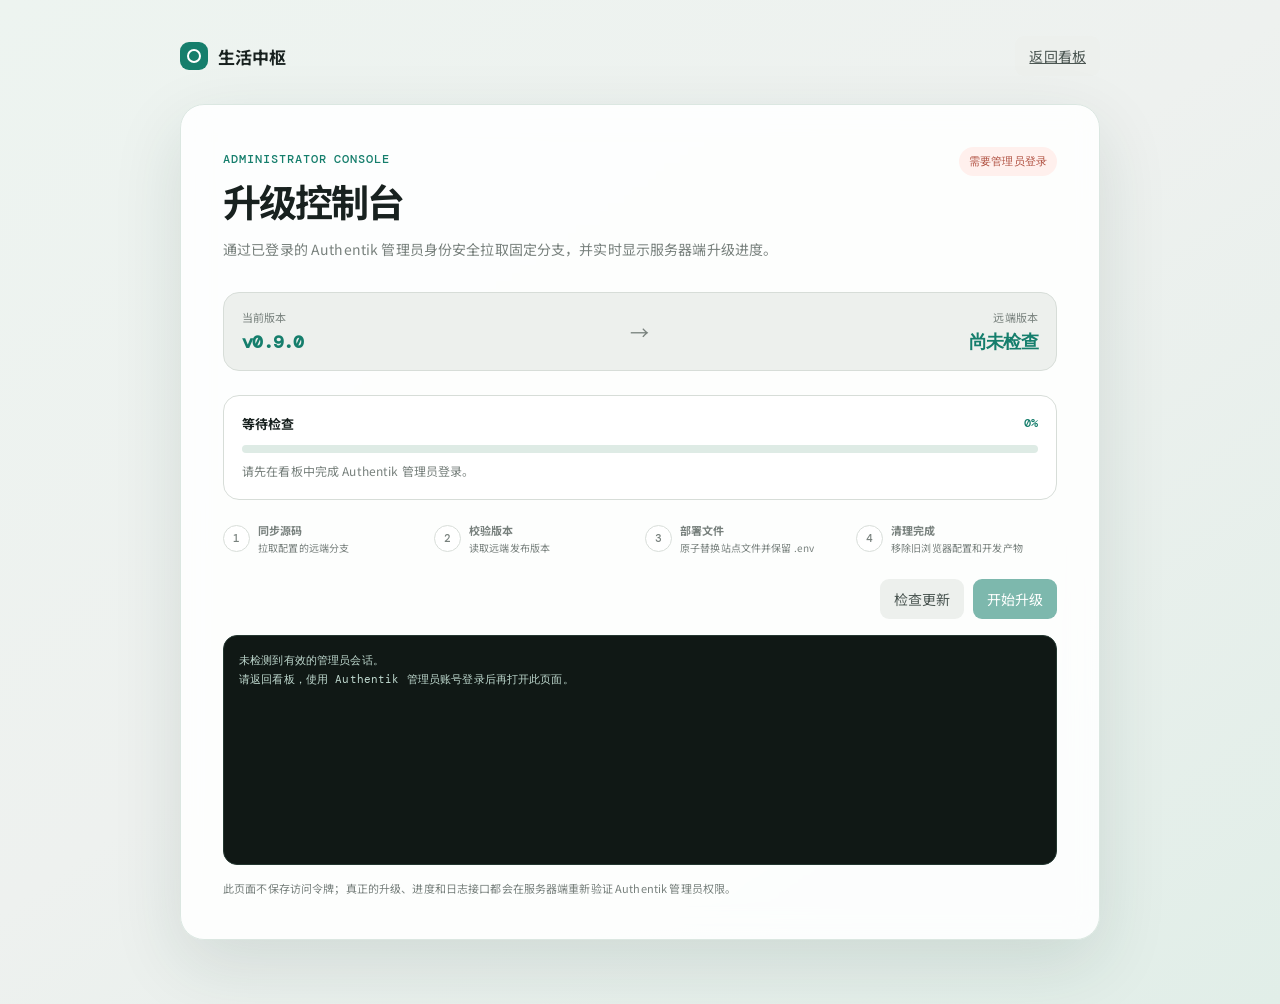
==== upgrade.html @ 083ea9ad "feat: add live upgrade console" ====
<!doctype html>
<html lang="zh-CN">
<head>
  <meta charset="UTF-8">
  <meta name="viewport" content="width=device-width, initial-scale=1.0">
  <meta name="theme-color" content="#101516">
  <title>升级控制台 · 生活中枢</title>
  <script>try{const mode=localStorage.getItem('life-hub-theme')||'auto';document.documentElement.dataset.theme=mode==='dark'||(mode==='auto'&&matchMedia('(prefers-color-scheme: dark)').matches)?'dark':'light'}catch(e){}</script>
  <link rel="preconnect" href="https://fonts.googleapis.com">
  <link rel="preconnect" href="https://fonts.gstatic.com" crossorigin>
  <link href="https://fonts.googleapis.com/css2?family=DM+Mono:wght@400;500&family=Noto+Sans+SC:wght@400;500;600;700&display=swap" rel="stylesheet">
  <link rel="stylesheet" href="styles.css">
</head>
<body class="upgrade-body">
  <main class="upgrade-shell">
    <header class="upgrade-head"><a class="upgrade-brand" href="index.html"><span class="logo"></span><span>生活中枢</span></a><a class="btn" href="index.html">返回看板</a></header>
    <section class="upgrade-card">
      <div class="upgrade-title"><div><span class="eyebrow">ADMINISTRATOR CONSOLE</span><h1>升级控制台</h1><p>通过已登录的 Authentik 管理员身份安全拉取固定分支，并实时显示服务器端升级进度。</p></div><span class="upgrade-state" id="upgrade-state">正在验证</span></div>
      <div class="upgrade-versions"><div><small>当前版本</small><b id="local-version">读取中</b></div><span>→</span><div><small>远端版本</small><b id="remote-version">尚未检查</b></div></div>
      <div class="upgrade-progress" aria-live="polite"><div class="upgrade-progress-meta"><b id="progress-stage">等待检查</b><span id="progress-percent">0%</span></div><div class="upgrade-progress-track"><i id="progress-bar"></i></div><p id="progress-message">将验证管理员身份，然后检查远端版本。</p></div>
      <ol class="upgrade-steps" id="upgrade-steps"><li data-stage="source"><i>1</i><span><b>同步源码</b><small>拉取配置的远端分支</small></span></li><li data-stage="verify"><i>2</i><span><b>校验版本</b><small>读取远端发布版本</small></span></li><li data-stage="deploy"><i>3</i><span><b>部署文件</b><small>原子替换站点文件并保留 .env</small></span></li><li data-stage="cleanup"><i>4</i><span><b>清理完成</b><small>移除旧浏览器配置和开发产物</small></span></li></ol>
      <div class="upgrade-actions"><button class="btn" id="check-upgrade" type="button">检查更新</button><button class="btn primary" id="start-upgrade" type="button" disabled>开始升级</button></div>
      <pre class="upgrade-log" id="upgrade-log" aria-live="polite">等待管理员身份验证…</pre>
      <p class="upgrade-note" id="upgrade-note">此页面不保存访问令牌；真正的升级、进度和日志接口都会在服务器端重新验证 Authentik 管理员权限。</p>
    </section>
  </main>
  <script src="version.js"></script>
  <script>
  (()=>{
    const $=selector=>document.querySelector(selector),sessionKey='life-hub-oidc',release=window.LIFE_HUB_RELEASE||{},state={running:false,remoteVersion:''};
    const setText=(id,value)=>$(id).textContent=value;
    const log=(message,kind='')=>{const box=$('#upgrade-log'),time=new Date().toLocaleTimeString('zh-CN',{hour12:false});box.textContent+=`\n[${time}] ${message}`;box.scrollTop=box.scrollHeight;if(kind)box.dataset.kind=kind};
    const storedSession=()=>{try{return JSON.parse(localStorage.getItem(sessionKey)||'null')}catch(error){return null}};
    const accessToken=()=>{const session=storedSession();return session?.access_token&&Number(session.expiresAt)>Date.now()+15000?session.access_token:''};
    const setState=(label,kind='')=>{setText('#upgrade-state',label);$('#upgrade-state').dataset.kind=kind};
    const setProgress=(stage,message,current=0,total=0)=>{const percent=total?Math.min(100,Math.round(current/total*100)):({source:12,verify:28,deploy:45,cleanup:92,done:100,error:100}[stage]||0);setText('#progress-stage',({source:'同步源码',verify:'校验版本',deploy:'部署文件',cleanup:'清理产物',done:'升级完成',error:'升级失败'}[stage]||'等待检查'));setText('#progress-percent',`${percent}%`);$('#progress-bar').style.width=`${percent}%`;setText('#progress-message',message||'');document.querySelectorAll('#upgrade-steps li').forEach(item=>{const order=['source','verify','deploy','cleanup'],index=order.indexOf(item.dataset.stage),currentIndex=order.indexOf(stage);item.classList.toggle('done',currentIndex>index||stage==='done');item.classList.toggle('active',currentIndex===index&&stage!=='done')})};
    const parseJson=async response=>{const data=await response.json().catch(()=>null);if(!response.ok||!data?.ok)throw new Error(data?.error||`HTTP ${response.status}`);return data};
    async function check(){if(state.running)return;const button=$('#check-upgrade');button.disabled=true;setState('检查中','working');setProgress('', '正在读取远端版本…');try{const data=await parseJson(await fetch('update.php',{method:'POST',headers:{'X-Life-Hub-Update-Command':'check','Content-Type':'application/json'},body:'{}',cache:'no-store'}));state.remoteVersion=data.remoteVersion||'';setText('#remote-version',state.remoteVersion?`v${state.remoteVersion}`:'未找到');const current=String(release.version||'');const different=state.remoteVersion&&state.remoteVersion!==current;$('#start-upgrade').disabled=!different||!accessToken();setState(different?'可升级':'已是最新','ready');setProgress(different?'source':'done',different?`发现 v${state.remoteVersion}，可以开始升级。`:'当前已部署最新版本。',different?0:1,different?0:1);log(different?`远端版本 v${state.remoteVersion} 已就绪。`:'远端版本与当前版本一致。')}catch(error){setState('检查失败','error');setProgress('error',error.message);log(`检查失败：${error.message}`,'error')}finally{button.disabled=false}}
    function receiveEvent(payload){if(!payload)return;const stage=payload.stage||'',message=payload.message||'',progress=payload.progress||{};setProgress(stage,message,Number(progress.current)||0,Number(progress.total)||0);if(message)log(message);if(payload.remoteVersion){state.remoteVersion=payload.remoteVersion;setText('#remote-version',`v${payload.remoteVersion}`)}if(payload.state==='success'){state.running=false;setState('升级完成','success');$('#start-upgrade').disabled=false;$('#start-upgrade').textContent='升级完成，刷新看板';$('#start-upgrade').onclick=()=>location.assign('index.html?updated='+Date.now());$('#upgrade-note').textContent='服务器已完成部署。刷新看板后即可加载新版本。'}if(payload.state==='error'){state.running=false;setState('升级失败','error');$('#start-upgrade').disabled=false;$('#start-upgrade').textContent='重试升级'}}
    async function start(){if(state.running)return;const token=accessToken();if(!token){setState('需要管理员登录','error');setProgress('error','请先从看板使用 Authentik 管理员账号登录，再返回此页面。');log('没有有效的 Authentik 管理员会话。','error');return}state.running=true;$('#start-upgrade').disabled=true;$('#start-upgrade').textContent='正在升级…';$('#upgrade-log').textContent='';setState('正在升级','working');setProgress('source','已向服务器提交升级任务…');try{const response=await fetch('update.php',{method:'POST',headers:{'X-Life-Hub-Update-Command':'update-stream','Authorization':'Bearer '+token,'Content-Type':'application/json','Accept':'text/event-stream'},body:'{}',cache:'no-store'});if(!response.ok){throw new Error((await response.json().catch(()=>({}))).error||`HTTP ${response.status}`)}if(!response.body)throw new Error('当前浏览器不支持流式升级响应');const reader=response.body.getReader(),decoder=new TextDecoder();let buffer='';while(true){const {value,done}=await reader.read();buffer+=decoder.decode(value||new Uint8Array(),{stream:!done});let split;while((split=buffer.indexOf('\n\n'))>=0){const packet=buffer.slice(0,split);buffer=buffer.slice(split+2);const row=packet.split('\n').find(line=>line.startsWith('data:'));if(row){try{receiveEvent(JSON.parse(row.slice(5).trim()))}catch(error){console.warn('无法解析升级事件',error)}}}if(done)break}if(state.running)throw new Error('升级连接已关闭，未收到完成状态')}catch(error){state.running=false;setState('升级失败','error');setProgress('error',error.message);log(`升级失败：${error.message}`,'error');$('#start-upgrade').disabled=false;$('#start-upgrade').textContent='重试升级'}}
    $('#check-upgrade').onclick=check;$('#start-upgrade').onclick=start;setText('#local-version',release.version?`v${release.version}`:'版本信息缺失');if(!accessToken()){setState('需要管理员登录','error');setText('#progress-message','请先在看板中完成 Authentik 管理员登录。');$('#upgrade-log').textContent='未检测到有效的管理员会话。\n请返回看板，使用 Authentik 管理员账号登录后再打开此页面。'}else{setState('已验证会话','ready');$('#upgrade-log').textContent='已检测到 Authentik 会话，正在检查远端版本…';check()}
  })();
  </script>
</body>
</html>
---- styles.css ----
.workspace-open-detail{margin-left:auto;padding:7px 12px}.workspace-detail-modal-box{width:min(1120px,calc(100vw - 24px));height:min(780px,calc(100dvh - 24px));display:flex;flex-direction:column;padding:clamp(16px,3vw,24px)}.workspace-detail-kicker{font:500 11px 'DM Mono',monospace;color:var(--muted);letter-spacing:.08em}.workspace-detail-layout{display:grid;grid-template-columns:minmax(220px,300px) minmax(0,1fr);gap:16px;min-height:0;flex:1}.workspace-session-list{overflow:auto;border-right:1px solid var(--line);padding-right:12px;min-width:0}.workspace-session-list>button{width:100%;display:flex;flex-direction:column;gap:5px;text-align:left;border:0;border-radius:12px;background:transparent;color:inherit;padding:12px;cursor:pointer}.workspace-session-list>button:hover,.workspace-session-list>button.active{background:var(--bg)}.workspace-session-list small{color:var(--muted)}.workspace-record-panel{display:flex;flex-direction:column;min-width:0;min-height:0}.workspace-record-head{font-weight:600;padding:4px 0 12px}.workspace-record-list{flex:1;overflow:auto;display:flex;flex-direction:column;gap:10px;padding-right:4px}.workspace-record{border:1px solid var(--line);border-radius:14px;padding:11px 13px;background:var(--bg)}.workspace-record.record-user{margin-left:12%;background:var(--accent-soft)}.workspace-record.record-assistant{margin-right:8%}.workspace-record header{display:flex;justify-content:space-between;gap:12px;font-size:12px}.workspace-record header time,.workspace-record small{color:var(--muted)}.workspace-record pre{white-space:pre-wrap;overflow-wrap:anywhere;font:inherit;line-height:1.65;margin:8px 0 0}.workspace-message-form{display:flex;gap:10px;align-items:flex-end;padding-top:12px}.workspace-message-form textarea{flex:1;min-width:0;min-height:72px;resize:vertical;border:1px solid var(--line);border-radius:12px;background:var(--card);color:inherit;padding:11px}.workspace-message-form button{flex:0 0 auto}.workspace-detail-locked{max-width:680px;padding:16px;line-height:1.7}.workspace-detail-locked code{word-break:break-all}.workspace-detail-layout.is-locked{display:block;overflow:auto}.workspace-detail-layout.is-locked .workspace-session-list{border:0;padding:0}.workspace-detail-layout.is-locked .workspace-record-panel{display:none}@media(max-width:900px){.workspace-detail-layout:not(.is-locked){grid-template-columns:1fr;grid-template-rows:minmax(120px,28vh) minmax(0,1fr)}.workspace-session-list{border-right:0;border-bottom:1px solid var(--line);padding-right:0;padding-bottom:10px}.workspace-detail-modal-box{height:calc(100dvh - 24px)}}
:root {
  --bg:#edf0ed;
  --ink:#18211f;
  --muted:#78817d;
  --line:#d7ddd8;
  --card:#fff;
  --accent:#157e6c;
  --accent-soft:#d8eee8;
  --orange:#f29145;
  --orange-soft:#fff0df;
  --shadow:0 10px 30px rgba(34,48,43,.06)
}

* {
  box-sizing:border-box
}

body {
  margin:0;
  background:var(--bg);
  color:var(--ink);
  font:14px 'Noto Sans SC',system-ui,sans-serif;
  letter-spacing:.01em
}

button {
  font:inherit;
  cursor:pointer;
  border:0
}

.app {
  min-height:100vh;
  display:grid;
  grid-template-columns:244px 1fr
}

.sidebar {
  padding:28px 18px 50px;
  border-right:1px solid var(--line);
  display:flex;
  flex-direction:column;
  position:sticky;
  top:0;
  height:100vh
}

.brand {
  display:flex;
  gap:10px;
  align-items:center;
  padding:0 10px 32px;
  font-weight:700;
  font-size:17px
}

.logo {
  width:28px;
  height:28px;
  border-radius:9px;
  background:var(--accent);
  position:relative
}

.logo:after {
  content:'';
  position:absolute;
  width:10px;
  height:10px;
  border:2px solid #fff;
  border-radius:50%;
  top:7px;
  left:7px
}

.nav {
  display:flex;
  flex:1;
  flex-direction:column;
  gap:5px
}

.nav .nav-settings-button {
  margin-top:0
}

.nav button {
  background:transparent;
  color:#68726e;
  text-align:left;
  padding:11px 12px;
  border-radius:10px;
  display:flex;
  gap:12px;
  align-items:center;
  position:relative;
  overflow:hidden;
  transition:color .22s ease,background-color .22s ease,transform .22s cubic-bezier(.22,1,.36,1),box-shadow .22s ease
}

.nav button:before {
  content:'';
  position:absolute;
  left:0;
  top:50%;
  width:3px;
  height:18px;
  border-radius:0 4px 4px 0;
  background:var(--accent);
  opacity:0;
  transform:translate(-4px,-50%) scaleY(.45);
  transition:opacity .22s ease,transform .22s cubic-bezier(.22,1,.36,1)
}

.nav button:hover {
  color:var(--ink);
  background:rgba(255,255,255,.58);
  transform:translateX(2px)
}

.nav button.active {
  color:var(--ink);
  background:#fff;
  font-weight:600;
  box-shadow:0 6px 18px rgba(34,48,43,.08)
}

.nav button.active:before {
  opacity:1;
  transform:translate(0,-50%) scaleY(1)
}

.nav-label {
  display:inline-block;
  transform-origin:left center
}

.nav button.active .nav-label {
  animation:nav-label-in .34s cubic-bezier(.22,1,.36,1)
}

@keyframes nav-label-in {
  0% { opacity:.35; transform:translateX(-5px) scale(.97) }
  100% { opacity:1; transform:translateX(0) scale(1) }
}

.nav-item-hidden {
  display:none!important
}

.icon {
  width:18px;
  text-align:center;
  font-size:16px
}

.side-bottom {
  margin-top:auto;
  background:#dbe9e3;
  border-radius:15px;
  padding:15px
}

.side-bottom span {
  font-size:12px;
  color:#4b625a
}

.side-bottom strong {
  display:block;
  margin:5px 0 12px;
  font-size:14px
}

.side-bottom button {
  width:100%;
  padding:8px;
  border-radius:8px;
  background:var(--ink);
  color:#fff;
  font-size:12px
}

main {
  max-width:2036px;
  width:100%;
  margin:auto;
  display:grid;
  grid-template-columns:250px minmax(0,1396px) minmax(250px,1fr);
  column-gap:28px;
  align-items:start;
  padding:108px 42px 50px
}

.top {
  display:flex;
  justify-content:space-between;
  align-items:center;
  margin:0;
  padding:20px 42px 15px;
  position:fixed;
  top:0;
  left:244px;
  right:0;
  z-index:20;
  background:rgba(237,240,237,.94);
  backdrop-filter:blur(12px);
  border-bottom:1px solid rgba(215,221,216,.72)
}

.eyebrow {
  color:var(--accent);
  font:500 12px 'DM Mono',monospace;
  letter-spacing:.08em;
  text-transform:uppercase
}

.top h1 {
  margin:5px 0 0;
  font-size:28px;
  letter-spacing:-.04em
}

.date {
  color:var(--muted);
  text-align:right;
  line-height:1.7
}

.date b {
  color:var(--ink);
  font-weight:600
}

.grid {
  display:grid;
  grid-template-columns:minmax(0,1.16fr) minmax(0,.84fr) minmax(0,.84fr);
  gap:16px;
  align-items:start;
  grid-auto-flow:row dense
}

.view-intro {
  grid-column:1;
  grid-row:1;
  position:sticky;
  top:126px;
  align-self:start;
  margin:0;
  padding:4px 8px 0 0;
  text-align:left
}

.view-intro h2 {
  margin:5px 0 6px;
  font-size:28px;
  letter-spacing:-.04em
}

.view-intro p {
  margin:0;
  color:var(--muted);
  font-size:13px;
  line-height:1.7
}

.card {
  background:var(--card);
  border:1px solid #eef1ef;
  border-radius:18px;
  padding:20px;
  box-shadow:var(--shadow)
}

.card h2 {
  margin:0;
  font-size:15px;
  letter-spacing:-.02em
}

.card-head {
  display:flex;
  justify-content:space-between;
  align-items:center;
  margin-bottom:18px
}

.more {
  color:var(--muted);
  background:transparent;
  font-size:18px;
  line-height:1
}

.status {
  display:inline-flex;
  align-items:center;
  gap:6px;
  color:var(--accent);
  font-size:12px
}

.dot {
  width:7px;
  height:7px;
  border-radius:50%;
  background:var(--accent);
  box-shadow:0 0 0 3px var(--accent-soft)
}

.hero {
  grid-column:span 2;
  background:linear-gradient(125deg,#167b69,#255a52);
  color:white;
  min-height:253px;
  position:relative;
  overflow:hidden
}

.hero:before,.hero:after {
  content:'';
  position:absolute;
  border-radius:50%;
  border:1px solid rgba(255,255,255,.15)
}

.hero:before {
  width:340px;
  height:340px;
  right:-122px;
  bottom:-190px
}

.hero:after {
  width:460px;
  height:460px;
  right:-185px;
  bottom:-270px
}

.hero .card-head {
  position:relative;
  z-index:1
}

.hero .status {
  color:#b9ece0
}

.hero .dot {
  background:#9ee6d2;
  box-shadow:0 0 0 3px rgba(158,230,210,.18)
}

.home-title {
  font-size:28px;
  margin-top:40px;
  font-weight:600;
  letter-spacing:-.04em;
  position:relative;
  z-index:1
}

.temp {
  font:600 50px/1 'DM Mono',monospace;
  letter-spacing:-.09em;
  position:relative;
  z-index:1;
  margin:12px 0 4px
}

.temp span {
  font-size:20px;
  vertical-align:top;
  letter-spacing:0
}

.temp #temperature {
  font:600 50px/1 'DM Mono',monospace;
  vertical-align:baseline;
  letter-spacing:-.09em
}

.subline {
  position:relative;
  z-index:1;
  color:#c6e1db;
  font-size:13px
}

.rooms {
  position:absolute;
  right:22px;
  bottom:21px;
  z-index:1;
  display:flex;
  gap:7px
}

.rooms span {
  background:rgba(255,255,255,.13);
  padding:7px 10px;
  border:1px solid rgba(255,255,255,.15);
  border-radius:8px;
  font:11px 'DM Mono',monospace
}

.rooms .environment-slot {
  min-width:112px;
  max-width:150px;
  display:grid;
  gap:2px;
  padding:7px 10px;
  border:1px solid rgba(255,255,255,.15);
  border-radius:9px;
  background:rgba(255,255,255,.13);
  color:#fff;
  text-align:left;
  transition:background .18s,border-color .18s,transform .18s
}

.rooms .environment-slot:hover {
  background:rgba(255,255,255,.2);
  border-color:rgba(255,255,255,.3);
  transform:translateY(-1px)
}

.rooms .environment-slot span {
  overflow:hidden;
  padding:0;
  border:0;
  background:transparent;
  color:#bfe2da;
  font:10px/1.35 'Noto Sans SC',sans-serif;
  text-overflow:ellipsis;
  white-space:nowrap
}

.rooms .environment-slot strong {
  overflow:hidden;
  font:500 12px/1.35 'DM Mono',monospace;
  text-overflow:ellipsis;
  white-space:nowrap
}

.environment-picker-box {
  width:min(620px,calc(100vw - 36px))
}

.environment-picker-box .card-head>div {
  display:grid;
  gap:3px
}

.environment-slot-kicker {
  color:var(--accent);
  font:500 11px 'DM Mono',monospace;
  letter-spacing:.08em
}

.environment-picker-list {
  min-height:150px;
  display:grid;
  gap:12px;
  overflow:auto;
  padding:3px 2px 2px
}

.environment-sensor-group {
  overflow:hidden;
  border:1px solid #e2e9e5;
  border-radius:14px;
  background:#fbfcfb
}

.environment-sensor-group h3 {
  display:flex;
  align-items:center;
  gap:8px;
  margin:0;
  padding:11px 13px;
  border-bottom:1px solid #e7ece9;
  color:#52605b;
  font-size:12px
}

.environment-sensor-options {
  display:grid;
  grid-template-columns:repeat(2,minmax(0,1fr));
  gap:8px;
  padding:10px
}

.environment-sensor-option {
  position:relative;
  display:grid;
  grid-template-columns:18px minmax(0,1fr) auto;
  align-items:center;
  gap:9px;
  min-height:53px;
  padding:9px 10px;
  border:1px solid #e2e8e4;
  border-radius:11px;
  background:#fff;
  cursor:pointer
}

.environment-sensor-option:has(input:checked) {
  border-color:#8bc7b8;
  background:#eef8f5;
  box-shadow:0 0 0 2px rgba(21,126,108,.08)
}

.environment-sensor-option input {
  width:16px;
  height:16px;
  margin:0;
  accent-color:var(--accent)
}

.environment-sensor-copy {
  min-width:0;
  display:grid;
  gap:2px
}

.environment-sensor-copy b,.environment-sensor-copy small {
  overflow:hidden;
  text-overflow:ellipsis;
  white-space:nowrap
}

.environment-sensor-copy b {
  font-size:12px
}

.environment-sensor-copy small {
  color:var(--muted);
  font:10px 'DM Mono',monospace
}

.environment-sensor-value {
  color:var(--accent);
  font:500 12px 'DM Mono',monospace
}

.environment-sensor-empty {
  grid-column:1/-1;
  padding:12px;
  color:var(--muted);
  text-align:center;
  font-size:12px
}

.delivery {
  grid-column:3;
  min-height:253px
}

.delivery-restaurant {
  font-size:18px;
  font-weight:600;
  margin:5px 0 4px
}

.muted {
  color:var(--muted);
  font-size:12px
}

.progress {
  height:7px;
  background:#f1f2ef;
  border-radius:9px;
  margin:27px 0 12px;
  overflow:hidden
}

.stages {
  display:flex;
  justify-content:space-between;
  font-size:11px;
  color:var(--muted)
}

.stages b {
  color:var(--ink);
  font-weight:600
}

.eta {
  margin-top:20px;
  border-radius:10px;
  background:var(--orange-soft);
  padding:10px 12px;
  color:#a95c22;
  font-size:12px
}

.eta strong {
  float:right;
  font:500 16px 'DM Mono',monospace
}

.agenda {
  grid-column:span 2
}

.agenda-list {
  display:grid;
  gap:0
}

.agenda-row {
  display:grid;
  grid-template-columns:63px 1fr auto;
  align-items:center;
  padding:13px 0;
  border-top:1px solid #eef0ed
}

.agenda-row:first-child {
  border-top:0
}

.agenda-time {
  font:12px 'DM Mono',monospace;
  color:var(--accent)
}

.agenda-title {
  font-weight:500
}

.agenda-meta {
  color:var(--muted);
  font-size:12px
}

.tag {
  font-size:11px;
  padding:4px 8px;
  border-radius:6px;
  background:#f3f5f3;
  color:#65706b
}

.tag.work {
  background:#e9eefb;
  color:#5972b5
}

.tag.life {
  background:#fcebdc;
  color:#b76b31
}

.quick {
  grid-column:3;
  align-self:start
}

.quick .card-head {
  align-items:center
}

.quick .card-head>div {
  display:flex;
  gap:6px
}

.quick .more {
  width:32px;
  height:32px;
  min-width:32px;
  padding:0;
  border:1px solid #edf0ed;
  border-radius:10px;
  background:#fff;
  display:grid;
  place-items:center;
  font-size:18px;
  line-height:1
}

.quick-grid {
  display:grid;
  grid-template-columns:repeat(2,minmax(0,1fr));
  gap:9px
}

.quick-grid button {
  height:88px;
  min-width:0;
  text-align:left;
  border:1px solid #edf0ed;
  border-radius:12px;
  background:#fff;
  padding:11px 12px;
  color:var(--ink);
  transition:.2s;
  overflow:hidden
}

.quick-grid button:hover,.quick-grid button.on {
  border-color:#b9ddd3;
  background:#f1faf7
}

.quick .qicon {
  font-size:19px;
  display:block;
  margin-bottom:6px
}

.quick .qname {
  display:block;
  overflow:hidden;
  text-overflow:ellipsis;
  white-space:nowrap;
  font-weight:500
}

.quick small {
  display:block;
  color:var(--muted);
  font-size:11px;
  margin-top:2px
}

.quick-grid button.on small {
  color:var(--accent)
}

.card.is-hidden {
  display:none
}

.habit {
  grid-column:span 2
}

.habit-grid {
  display:grid;
  grid-template-columns:repeat(7,1fr);
  gap:9px
}

.day {
  border-radius:10px;
  background:#f5f7f5;
  text-align:center;
  padding:10px 3px;
  font-size:11px;
  color:var(--muted)
}

.day b {
  display:block;
  color:var(--ink);
  font:500 16px 'DM Mono',monospace;
  margin:5px 0
}

.check {
  margin:auto;
  width:19px;
  height:19px;
  border-radius:50%;
  border:1px solid #d5dbd6
}

.done .check {
  border-color:var(--accent);
  background:var(--accent);
  position:relative
}

.done .check:after {
  content:'✓';
  color:#fff;
  font-size:12px;
  position:absolute;
  left:4px;
  top:0
}

.energy {
  grid-column:3
}

.energy .bars {
  display:flex;
  align-items:end;
  height:118px;
  gap:8px;
  padding-top:10px
}

.bar {
  flex:1;
  border-radius:5px 5px 2px 2px;
  background:#d7e9e3;
  position:relative
}

.bar i {
  position:absolute;
  bottom:0;
  width:100%;
  border-radius:5px 5px 2px 2px;
  background:var(--accent)
}

.bar em {
  position:absolute;
  top:-18px;
  font:10px 'DM Mono',monospace;
  color:#7c8580;
  left:50%;
  transform:translateX(-50%)
}

.energy-foot {
  display:flex;
  justify-content:space-between;
  color:var(--muted);
  font-size:11px;
  margin-top:9px
}

.devices {
  grid-column:span 3
}

.device-tools {
  display:flex;
  gap:9px;
  align-items:center
}

.device-search {
  border:1px solid var(--line);
  border-radius:8px;
  padding:7px 9px;
  width:180px;
  font-size:12px;
  outline:0
}

.device-list {
  display:block;
  gap:9px;
  max-height:540px;
  overflow:auto;
  padding-right:3px
}

.device-item {
  min-height:76px;
  text-align:left;
  padding:11px;
  border:1px solid #e8eeea;
  border-radius:11px;
  background:#fff;
  transition:.18s
}

.device-item:hover {
  border-color:#9fd3c6;
  background:#f4fbf8
}

.device-item strong,.device-item small {
  display:block;
  white-space:nowrap;
  overflow:hidden;
  text-overflow:ellipsis
}

.device-item strong {
  font-size:13px;
  margin-bottom:5px
}

.device-item small {
  font:11px 'DM Mono',monospace;
  color:var(--muted)
}

.device-item .state-on {
  color:var(--accent)
}

.select-list {
  max-height:340px;
  overflow:auto;
  border-top:1px solid var(--line);
  margin-top:13px
}

.select-row {
  display:flex;
  align-items:center;
  gap:10px;
  padding:10px 2px;
  border-bottom:1px solid #eef1ef;
  font-size:13px
}

.select-row input {
  accent-color:var(--accent);
  width:16px;
  height:16px
}

.detail-state {
  font:600 30px 'DM Mono',monospace;
  color:var(--accent);
  margin:16px 0
}

.detail-attrs {
  display:grid;
  gap:7px;
  max-height:220px;
  overflow:auto
}

.detail-attrs div {
  display:flex;
  justify-content:space-between;
  gap:16px;
  padding:8px;
  background:#f5f7f5;
  border-radius:7px;
  font-size:12px
}

.detail-attrs b {
  font-weight:500;
  overflow:hidden;
  text-overflow:ellipsis;
  white-space:nowrap
}

.app-loader {
  position:fixed;
  inset:0;
  z-index:90;
  background:rgba(237,240,237,.96);
  display:grid;
  place-items:center;
  transition:opacity .35s
}

.app-loader.hidden {
  opacity:0;
  pointer-events:none
}

.loader-box {
  text-align:center;
  color:var(--muted)
}

.spinner {
  width:34px;
  height:34px;
  border:3px solid #cce5dd;
  border-top-color:var(--accent);
  border-radius:50%;
  margin:0 auto 13px;
  animation:spin .7s linear infinite
}

@keyframes spin {
  to {
    transform:rotate(360deg)
  }

}

.modal {
  position:fixed;
  inset:0;
  z-index:30;
  background:rgba(16,27,24,.42);
  display:none;
  place-items:center;
  padding:18px
}

.modal.show {
  display:grid
}

.modal-box {
  width:min(440px,100%);
  background:#fff;
  border-radius:19px;
  padding:24px;
  box-shadow:0 25px 65px rgba(13,27,23,.25)
}

.modal-box h2 {
  font-size:20px;
  margin:0 0 7px
}

.modal-box p {
  color:var(--muted);
  font-size:13px;
  line-height:1.65;
  margin:0 0 19px
}

.picker-box {
  width:min(680px,calc(100vw - 36px));
  max-height:min(720px,calc(100vh - 36px));
  display:flex;
  flex-direction:column;
  padding:22px
}

.picker-box .card-head {
  margin-bottom:4px
}

.picker-count {
  color:var(--accent);
  font:500 12px 'DM Mono',monospace;
  background:var(--accent-soft);
  padding:4px 8px;
  border-radius:99px
}

.picker-list {
  display:grid;
  gap:9px;
  overflow:auto;
  padding:4px 2px 2px;
  margin-top:4px
}

.device-group {
  border:1px solid #e6ece8;
  border-radius:13px;
  overflow:hidden;
  background:#fbfcfb
}

.device-group summary {
  list-style:none;
  display:grid;
  grid-template-columns:25px minmax(0,1fr) 74px 12px;
  align-items:center;
  gap:10px;
  padding:13px 14px;
  cursor:pointer;
  font-weight:600
}

.device-group summary::-webkit-details-marker {
  display:none
}

.device-group summary:after {
  content:'⌄';
  grid-column:4;
  color:var(--muted);
  text-align:center;
  transition:.18s
}

.device-group[open] summary:after {
  transform:rotate(180deg)
}

.device-group-icon {
  width:25px;
  height:25px;
  display:grid;
  place-items:center;
  border-radius:8px;
  background:#e5f2ed;
  color:var(--accent);
  font-size:15px
}

.device-group small {
  grid-column:3;
  font-weight:400;
  color:var(--muted);
  margin:0;
  text-align:center;
  white-space:nowrap
}

.picker-options {
  display:grid;
  grid-template-columns:repeat(2,minmax(0,1fr));
  gap:7px;
  padding:0 10px 11px
}

.picker-option {
  display:flex;
  align-items:center;
  gap:9px;
  min-width:0;
  padding:10px;
  border:1px solid #edf0ed;
  border-radius:10px;
  background:#fff;
  cursor:pointer
}

.picker-option:hover {
  border-color:#b9ddd3;
  background:#f1faf7
}

.picker-option input {
  accent-color:var(--accent);
  width:16px;
  height:16px;
  flex:none
}

.picker-option span {
  overflow:hidden;
  text-overflow:ellipsis;
  white-space:nowrap;
  font-size:13px
}

.empty-picker {
  padding:28px 8px;
  text-align:center;
  color:var(--muted)
}

.field {
  display:grid;
  gap:7px;
  margin:14px 0
}

.field label {
  font-size:12px;
  font-weight:600
}

.field input {
  height:43px;
  border:1px solid var(--line);
  border-radius:9px;
  padding:0 11px;
  font:13px 'DM Mono',monospace;
  outline:none
}

.field input:focus {
  border-color:var(--accent);
  box-shadow:0 0 0 3px var(--accent-soft)
}

.modal-actions {
  display:flex;
  justify-content:flex-end;
  gap:8px;
  margin-top:20px
}

.btn {
  padding:10px 14px;
  border-radius:9px;
  background:#edf0ed;
  color:#4b5652
}

.btn.primary {
  background:var(--accent);
  color:#fff
}

.connection-note {
  font-size:11px;
  color:var(--muted);
  margin-top:13px
}

.connection-note b {
  color:var(--accent)
}

.toast {
  position:fixed;
  right:18px;
  bottom:18px;
  z-index:40;
  background:#1e2a27;
  color:#fff;
  padding:11px 14px;
  border-radius:10px;
  font-size:13px;
  box-shadow:var(--shadow);
  opacity:0;
  transform:translateY(12px);
  transition:.25s;
  pointer-events:none
}

.toast.show {
  opacity:1;
  transform:none
}

/* 登录页：左侧品牌介绍栏 + 右侧登录卡片，与主界面的绿色视觉保持一致。 */
.auth-gate {
  position:fixed;
  inset:0;
  z-index:100;
  background:var(--bg);
  display:grid;
  grid-template-columns:minmax(0,1.05fr) minmax(0,1fr);
  overflow:auto
}

.auth-gate.hidden {
  display:none
}

.auth-panel {
  position:relative;
  padding:44px 52px;
  background:linear-gradient(160deg,#0e2b25,#157e6c 135%);
  color:#eaf4f0;
  display:flex;
  flex-direction:column;
  gap:28px;
  overflow:hidden
}

.auth-panel:before,
.auth-panel:after {
  content:'';
  position:absolute;
  border:1px solid rgba(255,255,255,.14);
  border-radius:50%;
  pointer-events:none
}

.auth-panel:before {
  width:340px;
  height:340px;
  right:-120px;
  bottom:-140px
}

.auth-panel:after {
  width:180px;
  height:180px;
  right:120px;
  bottom:-90px;
  border-color:rgba(255,255,255,.1)
}

.auth-brand {
  display:flex;
  gap:10px;
  align-items:center;
  font-weight:700;
  font-size:17px;
  position:relative
}

.auth-panel .logo {
  background:rgba(255,255,255,.16)
}

.auth-copy {
  margin:auto 0;
  max-width:430px;
  position:relative
}

.auth-headline {
  font-size:30px;
  line-height:1.5;
  letter-spacing:.02em;
  margin:0 0 20px
}

.auth-points {
  list-style:none;
  margin:0;
  padding:0;
  display:grid;
  gap:12px;
  font-size:13.5px;
  color:#cfe3dc
}

.auth-points li {
  display:flex;
  gap:12px;
  align-items:center
}

.pt-icon {
  width:32px;
  height:32px;
  border-radius:10px;
  background:rgba(255,255,255,.12);
  display:grid;
  place-items:center;
  flex:none;
  font-size:14px
}

.auth-panel-foot {
  position:relative;
  font-size:12px;
  color:#a8c6bd;
  display:flex;
  gap:10px;
  align-items:center
}

.auth-mono {
  font-family:'DM Mono',monospace;
  font-size:11px;
  letter-spacing:.06em;
  padding:3px 9px;
  border:1px solid rgba(255,255,255,.22);
  border-radius:99px;
  color:#dff0ea
}

.auth-card {
  align-self:center;
  justify-self:center;
  width:min(392px,100%);
  margin:22px;
  padding:36px 32px;
  background:var(--card);
  border:1px solid #e5ebe6;
  border-radius:22px;
  box-shadow:0 20px 60px rgba(28,46,39,.12);
  text-align:center
}

.auth-card .logo {
  margin:0 auto 18px;
  width:46px;
  height:46px;
  border-radius:14px
}

.auth-card .logo:after {
  width:18px;
  height:18px;
  top:12px;
  left:12px
}

.auth-card h1 {
  font-size:23px;
  margin:0 0 8px
}

.auth-card p {
  color:var(--muted);
  font-size:13px;
  line-height:1.7;
  margin:0 0 24px
}

.auth-card .btn {
  width:100%;
  font-weight:600;
  padding:12px 14px;
  font-size:14px
}

.auth-form {
  display:grid;
  gap:12px;
  text-align:left;
  margin:0 0 4px
}

.auth-field {
  display:grid;
  gap:6px
}

.auth-field label {
  font-size:12px;
  font-weight:500;
  color:var(--muted)
}

.auth-field input {
  width:100%;
  padding:11px 13px;
  border:1px solid var(--line);
  border-radius:10px;
  background:#fbfcfb;
  font:inherit;
  color:var(--ink);
  outline:none;
  transition:border-color .15s,box-shadow .15s,background .15s
}

.auth-field input:focus {
  border-color:var(--accent);
  background:#fff;
  box-shadow:0 0 0 3px rgba(21,126,108,.13)
}

.auth-submit {
  letter-spacing:normal
}

#auth-submit:disabled {
  cursor:not-allowed;
  opacity:.58
}

.auth-divider {
  display:flex;
  align-items:center;
  gap:12px;
  margin:16px 0 14px;
  color:var(--muted);
  font-size:12px
}

.auth-divider:before,
.auth-divider:after {
  content:'';
  flex:1;
  height:1px;
  background:var(--line)
}

.auth-error {
  color:#ba4d39;
  font-size:12px;
  margin-top:14px;
  min-height:18px;
  line-height:1.6
}

#auth-login:disabled {
  cursor:not-allowed;
  opacity:.58
}

.logout {
  margin-top:9px;
  background:transparent!important;
  color:#6c7671!important;
  text-decoration:underline
}

.auth-card-foot {
  margin-top:24px;
  padding-top:16px;
  border-top:1px dashed var(--line);
  font-size:11.5px;
  color:var(--muted);
  line-height:1.6
}

@media (max-width:900px) {
  .auth-gate {
    grid-template-columns:1fr;
    place-items:center
  }

  .auth-panel {
    display:none
  }

  .auth-card {
    margin:0
  }
}

.mobile-nav {
  display:none
}


/* 统一组件节奏：所有卡片共享同一内边距、圆角和最小高度，跨列只改变宽度。 */
.grid {
  grid-column:2;
  grid-row:1;
  grid-template-columns:repeat(3,minmax(0,1fr));
  grid-auto-rows:auto;
  grid-auto-flow:row dense;
  align-items:start;
  align-content:start;
  justify-items:stretch;
  justify-content:start
}
.card {
  min-width:0;
  min-height:253px;
  padding:20px
}
.hero,.delivery { min-height:253px }
.agenda,.quick,.habit,.energy,.devices { align-self:stretch }
.settings-page { grid-column:2; grid-row:1; display:none; padding-bottom:30px; transform-origin:top left }
.settings-page.is-active { display:block }
.settings-card p { color:var(--muted); font-size:13px; margin:0; line-height:1.7 }
.settings-grid {
  display:grid;
  /* 细行高配合 JS 计算跨行数，形成会自动向上补位的瀑布流。 */
  grid-template-columns:repeat(3,minmax(0,1fr));
  grid-auto-rows:4px;
  grid-auto-flow:row dense;
  gap:16px;
  margin-top:0;
  align-items:start;
  align-content:start;
  justify-content:stretch
}
.settings-stack {
  min-width:0;
  display:contents
}
.settings-card { min-width:0; position:relative; align-self:start; background:var(--card); border:1px solid #eef1ef; border-radius:18px; padding:22px; box-shadow:var(--shadow) }
.settings-card > h3,.settings-card > p { padding-right:78px }
.settings-card > .widget-drag-handle { position:absolute; top:18px; right:54px; margin:0 }
.settings-card > .widget-menu { position:absolute; top:18px; right:18px; margin:0 }
.settings-card.size-small { grid-column:span 1 }
.settings-card.size-medium { grid-column:span 2 }
.settings-card.size-large { grid-column:span 3 }
.settings-card h3 { margin:0 0 6px; font-size:16px }
.profile-form { margin-top:15px }
.profile-form .field { margin:0 0 10px }
.profile-form .btn { width:100% }
.widget-settings { display:grid; grid-template-columns:repeat(2,minmax(0,1fr)); gap:9px; margin-top:18px }
.nav-settings { display:grid; grid-template-columns:repeat(2,minmax(0,1fr)); gap:9px; margin-top:18px }
.nav-settings .widget-toggle { min-height:54px }
.widget-toggle { display:flex; align-items:center; justify-content:space-between; gap:12px; min-height:58px; padding:11px 13px; border:1px solid #e8eeea; border-radius:12px; cursor:pointer; background:#fff }
.widget-toggle:hover { border-color:#b9ddd3; background:#f5fbf9 }
.widget-toggle span { min-width:0 }
.widget-toggle b,.widget-toggle small { display:block }
.widget-toggle b { font-size:13px; font-weight:600 }
.widget-toggle small { color:var(--muted); font-size:11px; margin-top:3px }
.widget-toggle input { position:absolute; opacity:0; pointer-events:none }
.widget-toggle i { flex:none; width:38px; height:22px; border-radius:99px; background:#d9dfdb; position:relative; transition:.2s }
.widget-toggle i:after { content:''; position:absolute; width:18px; height:18px; left:2px; top:2px; border-radius:50%; background:#fff; box-shadow:0 1px 3px #aeb8b2; transition:.2s }
.widget-toggle input:checked+i { background:var(--accent) }
.widget-toggle input:checked+i:after { transform:translateX(16px) }
.settings-actions { display:grid; gap:10px; margin-top:20px }
.settings-actions .btn { text-align:left }
.settings-version { display:grid; gap:13px; margin:0; padding:22px; border-color:#dceae4; background:linear-gradient(135deg,#f7fcfa,#edf7f3); color:var(--muted); font-size:12px; box-shadow:var(--shadow),inset 0 1px rgba(255,255,255,.8) }
.version-heading { display:flex; align-items:center; gap:10px }
.version-heading>span:last-child { display:grid; gap:3px }
.version-heading small { color:var(--muted); font-size:10px; letter-spacing:.06em; text-transform:uppercase }
.version-heading b { color:var(--ink); font-size:13px }
.version-mark { display:grid; place-items:center; width:34px; height:34px; border-radius:11px; background:var(--accent); color:#fff; font-size:19px; box-shadow:0 5px 12px rgba(21,126,108,.2) }
.settings-version>strong { color:var(--accent); font:600 17px 'DM Mono',monospace; letter-spacing:-.04em }
.version-actions { display:flex; gap:8px }
.version-actions .btn { flex:1; display:flex; align-items:center; justify-content:center; text-align:center; padding:9px 10px; font-size:12px; text-decoration:none }
.version-actions .update-action { background:#d97a3f; color:#fff }
.version-actions .update-action:hover { background:#c96930 }
.version-status { min-height:16px; color:var(--muted); font-size:11px }
.version-status:before { content:'●'; color:var(--accent); margin-right:5px }
.version-actions button:disabled { cursor:wait; opacity:.65 }
.btn.danger { color:#b64d3d; background:#fff0ed }
.grid.is-hidden { display:none }

.scene-list { display:grid; grid-template-columns:repeat(2,minmax(0,1fr)); gap:10px }
.scene-item { display:grid; grid-template-columns:36px minmax(0,1fr) auto; align-items:center; gap:11px; text-align:left; padding:13px; border:1px solid #e4ece8; border-radius:13px; background:#f9fbfa; color:var(--ink); transition:transform .18s ease,border-color .18s ease,box-shadow .18s ease }
.scene-item:hover { transform:translateY(-2px); border-color:#b8dacf; box-shadow:0 8px 18px rgba(21,126,108,.09) }
.scene-icon { display:grid; place-items:center; width:36px; height:36px; border-radius:11px; background:var(--accent-soft); color:var(--accent); font-size:17px }
.scene-copy { display:grid; gap:3px; min-width:0 }
.scene-copy strong,.scene-copy small { overflow:hidden; text-overflow:ellipsis; white-space:nowrap }
.scene-copy small { color:var(--muted); font:400 11px 'DM Mono',monospace }
.scene-action { padding:6px 9px; border-radius:8px; background:#fff; color:var(--accent); font-size:11px; font-weight:700; box-shadow:0 1px 4px rgba(30,50,44,.08) }

@media (max-width:700px) {
  .scene-list { grid-template-columns:1fr }
  .settings-version { align-items:flex-start; flex-direction:column }
  .settings-version strong { text-align:left }
}

@media (prefers-reduced-motion:reduce) {
  .scene-item { transition:none }
}

/* 三档统一尺寸：小=1列，中=2列，大=3列；所有卡片共享同一行高基准。 */
.grid > .card.size-small,
.grid > .card.size-medium,
.grid > .card.size-large {
  grid-column:auto;
  min-height:253px;
  align-self:start;
}
.grid > .card.size-small { grid-column:span 1 }
.grid > .card.size-medium { grid-column:span 2 }
.grid > .card.size-large { grid-column:span 3 }
.grid > .card.is-dragging,.settings-card.is-dragging { opacity:.62; border-color:#9fd3c6; box-shadow:0 14px 34px rgba(21,126,108,.13) }
.grid .card-head > h2 { margin-right:auto }
.widget-drag-handle { width:30px; height:30px; display:grid; grid-template-columns:repeat(2,4px); grid-template-rows:repeat(3,4px); place-content:center; gap:3px; flex:none; margin-left:8px; border:1px solid #e8eeea; border-radius:9px; background:#fff; color:#9aa39f; cursor:grab; user-select:none }
.widget-drag-handle:active { cursor:grabbing }
.widget-drag-handle:hover { color:var(--accent); border-color:#b9ddd3; background:#f1faf7 }
.widget-drag-handle i { display:block; width:4px; height:4px; border-radius:50%; background:currentColor; pointer-events:none }
.widget-menu { position:relative; flex:none; margin-left:8px; z-index:8 }
.widget-menu-trigger { width:30px; height:30px; display:grid; place-items:center; padding:0; border:1px solid #e8eeea; border-radius:9px; background:#fff; color:var(--muted); font-size:20px; line-height:1; transition:.18s }
.widget-menu-trigger:hover,.widget-menu.is-open .widget-menu-trigger { color:var(--accent); border-color:#b9ddd3; background:#f1faf7 }
.widget-menu-popover { position:fixed; top:0; left:0; z-index:80; width:164px; display:none; padding:6px; border:1px solid #e1e8e3; border-radius:12px; background:#fff; box-shadow:0 15px 38px rgba(25,40,35,.18); color:var(--ink); pointer-events:none }
.widget-menu-popover.is-open { display:grid; gap:3px; pointer-events:auto }
.widget-menu-popover button { position:relative; display:grid; grid-template-columns:25px minmax(0,1fr) auto; align-items:center; gap:8px; width:100%; min-height:38px; padding:9px 8px; border-radius:8px; background:transparent; color:var(--ink); text-align:left; font-size:12px }
.widget-menu-popover button > * { pointer-events:none }
.widget-menu-popover button:hover,.widget-menu-popover button.active { background:#eef8f4; color:var(--accent) }
.widget-menu-popover button.active:after { content:'✓'; position:absolute; right:12px }
.widget-menu-popover button small { color:var(--muted); font-size:10px; padding-right:14px }
.size-preview { display:block; height:14px; border:1.5px solid currentColor; border-radius:3px; opacity:.75 }
.size-preview.size-small { width:9px }
.size-preview.size-medium { width:17px }
.size-preview.size-large { width:25px }
.hero .widget-menu-trigger { color:#c6e1db; border-color:rgba(255,255,255,.2); background:rgba(255,255,255,.1) }
.hero .widget-menu-trigger:hover,.hero .widget-menu.is-open .widget-menu-trigger { color:#fff; border-color:rgba(255,255,255,.4); background:rgba(255,255,255,.18) }
.hero .widget-drag-handle { color:#c6e1db; border-color:rgba(255,255,255,.2); background:rgba(255,255,255,.1) }
.hero .widget-drag-handle:hover { color:#fff; border-color:rgba(255,255,255,.4); background:rgba(255,255,255,.18) }
.widget-drag-ghost { position:fixed; left:-1000px; top:-1000px; z-index:999; min-width:132px; height:42px; display:flex; align-items:center; gap:9px; padding:0 14px; border:1px solid #b9ddd3; border-radius:12px; background:rgba(255,255,255,.96); color:var(--ink); box-shadow:0 12px 30px rgba(25,40,35,.18); font-size:13px; font-weight:600 }
.widget-drag-ghost:before { content:'⠿'; color:var(--accent); font-size:19px; font-weight:400 }
@media(prefers-reduced-motion:reduce) {
  .grid > .card,.settings-page,.settings-card,.nav button,.nav button:before,.nav-label { animation:none!important; transition:none!important }
}
.widget-setting-row { display:grid; grid-template-columns:minmax(0,1fr) auto; gap:8px; align-items:center }
.widget-size { height:42px; border:1px solid #e8eeea; border-radius:10px; padding:0 9px; color:var(--ink); background:#fff; font-size:12px; cursor:pointer }
.widget-size:focus { outline:2px solid var(--accent-soft); border-color:var(--accent) }
.ha-device-group { margin-bottom:9px }
.ha-device-group:last-child { margin-bottom:0 }
.device-items { display:grid; grid-template-columns:repeat(auto-fill,minmax(180px,1fr)); gap:8px; padding:0 10px 10px }
.ha-device-group .device-item { min-height:68px }

/* 只有画布两侧都容得下说明栏时才启用三列；否则保持原来的 1480px 卡片画布。 */
@media(max-width:2279px) {
  main {
    display:block;
    max-width:1480px
  }

  .view-intro {
    position:static;
    margin:0 0 22px;
    padding:0
  }

  .grid,.settings-page {
    grid-column:auto;
    grid-row:auto
  }
}

@media(max-width:900px) {
  .widget-drag-handle { display:none }

  .app {
    display:block
  }

  .sidebar {
    display:none
  }

  main {
    display:block;
    padding:98px 18px 88px
  }

  .view-intro {
    position:static;
    margin:0 0 22px;
    padding:0
  }

  .grid,.settings-page {
    grid-column:auto;
    grid-row:auto
  }

  .top {
    left:0;
    padding:17px 18px 13px
  }

  .top h1 {
    font-size:24px
  }

  .date {
    font-size:12px
  }

  .grid {
    grid-template-columns:1fr 1fr;
    grid-auto-rows:auto;
    gap:12px
  }

  .hero,.agenda,.habit,.devices {
    grid-column:span 2
  }

  .delivery,.quick,.energy {
    grid-column:span 1
  }

  .mobile-nav {
    display:flex;
    position:fixed;
    z-index:10;
    bottom:0;
    left:0;
    right:0;
    height:67px;
    background:rgba(255,255,255,.94);
    backdrop-filter:blur(12px);
    border-top:1px solid var(--line);
    justify-content:space-around;
    padding:8px
  }

  .mobile-nav button {
    background:transparent;
    color:var(--muted);
    font-size:10px;
    display:grid;
    place-items:center;
    gap:2px
  }

  .mobile-nav button:first-child {
    color:var(--accent);
    font-weight:700
  }

  .mobile-nav span {
    font-size:18px
  }

  .settings-grid {
    grid-template-columns:repeat(2,minmax(0,1fr));
    gap:12px;
    align-items:start
  }

  .settings-stack { gap:12px }

  .settings-card.size-small,
  .settings-card.size-medium,
  .settings-card.size-large { grid-column:span 2 }

  .grid > .card.size-small,
  .grid > .card.size-medium,
  .grid > .card.size-large { grid-column:span 2 }

}

@media(max-width:580px) {
  main {
    padding:88px 13px 88px
  }

  .top {
    padding:15px 13px 11px
  }

  .date {
    display:none
  }

  .grid {
    grid-template-columns:1fr;
    gap:11px
  }

  .hero,.agenda,.habit,.devices,.delivery,.quick,.energy {
    grid-column:1
  }

  .hero {
    min-height:234px
  }

  .home-title {
    margin-top:34px
  }

  .rooms {
    right:15px
  }

  .card {
    padding:16px;
    border-radius:15px
  }
  .card { min-height:234px }

  .agenda-row {
    grid-template-columns:52px 1fr
  }

  .agenda-row .tag {
    display:none
  }

  .habit-grid {
    gap:5px
  }

  .day {
    padding:8px 1px
  }

  .quick-grid button {
    height:75px
  }

  .device-search {
    width:135px
  }

  .device-list {
    grid-template-columns:1fr
  }

  .picker-box {
    width:100%;
    max-height:88vh;
    border-radius:22px 22px 0 0;
    padding:20px 16px calc(20px + env(safe-area-inset-bottom))
  }

  .picker-options {
    grid-template-columns:1fr
  }

  .picker-box .modal-actions {
    position:sticky;
    bottom:0;
    background:#fff;
    padding-top:14px;
    margin-top:14px
  }
  .widget-settings { grid-template-columns:1fr }
  .nav-settings { grid-template-columns:1fr }
  .widget-setting-row { grid-template-columns:minmax(0,1fr) 76px }
  .settings-card { padding:18px; border-radius:15px }
  .settings-card > .widget-drag-handle { top:14px; right:50px }
  .settings-card > .widget-menu { top:14px; right:14px }
  .view-intro h2 { font-size:24px }

  .grid > .card.size-small,
  .grid > .card.size-medium,
  .grid > .card.size-large { grid-column:1 }
  .settings-card.size-small,
  .settings-card.size-medium,
  .settings-card.size-large { grid-column:1 }
  .device-items { grid-template-columns:1fr }
  .widget-menu { margin-left:5px }
  .widget-menu-popover { width:180px }

}

/* 环境传感器选择器可容纳较多实体，桌面和手机都只滚动选项区。 */
#environment-picker-modal {
  overflow-y:auto;
  align-items:start
}

#environment-picker-modal .environment-picker-box {
  max-height:min(720px,calc(100vh - 36px));
  margin:auto
}

#environment-picker-modal .environment-picker-list {
  flex:1;
  min-height:0;
  overflow-y:auto;
  overscroll-behavior:contain
}

.environment-sensor-group h3 small {
  margin-left:auto;
  color:var(--muted);
  font-weight:400
}

@media(max-width:580px) {
  .card.hero {
    min-height:270px
  }

  .rooms .environment-slot {
    min-width:102px;
    max-width:124px
  }

  #environment-picker-modal {
    align-items:end;
    padding:0
  }

  #environment-picker-modal .environment-picker-box {
    width:100%;
    max-height:88vh;
    margin:0;
    border-radius:22px 22px 0 0
  }

  .environment-sensor-options {
    grid-template-columns:1fr
  }
}

/* 快捷设备选择器：保留自然的卡片尺寸；设备很多时只滚动展开项。 */
#picker-modal {
  overflow-y:auto;
  align-items:start
}

.picker-box {
  height:auto;
  max-height:none;
  min-height:0;
  margin:auto
}

.picker-box>p {
  flex:none
}

.picker-list {
  display:grid;
  flex:none;
  min-height:0;
  overflow:visible
}

.device-group[open] .picker-options {
  max-height:232px;
  overflow-y:scroll;
  overscroll-behavior:contain;
  -webkit-overflow-scrolling:touch
}

.picker-box .modal-actions {
  flex:none
}

@media(max-width:580px) {
  .picker-box {
    height:auto;
    max-height:none;
    margin:0 auto
  }

  .device-group[open] .picker-options {
    max-height:248px
  }

}

/* ===== 天气与预报 ===== */
.weather-body { display:grid; gap:14px }
.weather-now { display:flex; align-items:center; gap:14px }
.weather-icon { font-size:38px; line-height:1 }
.weather-main { display:grid; gap:2px }
.weather-main b { font:600 26px 'DM Mono',monospace; letter-spacing:-.02em }
.weather-main small, .weather-side small { color:var(--muted); font-size:12px }
.weather-side { margin-left:auto; text-align:right; display:grid; gap:2px; align-items:center }
.weather-days { display:grid; grid-template-columns:repeat(3,1fr); gap:8px }
.weather-day { display:grid; justify-items:center; gap:3px; padding:10px 6px; background:var(--bg); border-radius:12px; font-size:11.5px; color:var(--muted) }
.weather-day span { font-size:20px; line-height:1 }
.weather-day b { color:var(--ink); font-size:12px; font-weight:500 }

/* ===== 纪念日与倒数 ===== */
.countdown-list { display:grid; gap:8px; align-content:start }
.countdown-item { display:flex; align-items:center; justify-content:space-between; gap:10px; padding:10px 12px; border-radius:12px; background:var(--bg) }
.countdown-copy { display:grid; gap:2px; min-width:0 }
.countdown-copy b { font-size:13px; overflow:hidden; text-overflow:ellipsis; white-space:nowrap }
.countdown-copy small { color:var(--muted); font-size:11.5px }
.countdown-pill { font:500 12px 'DM Mono',monospace; color:var(--accent); background:var(--accent-soft); padding:4px 10px; border-radius:99px; white-space:nowrap }
.countdown-item.today .countdown-pill { background:var(--orange-soft); color:var(--orange) }
.countdown-settings { display:grid; gap:6px; margin:12px 0 4px }
.countdown-setting-row { display:flex; align-items:center; gap:10px; padding:8px 10px; border-radius:10px; background:var(--bg); font-size:12.5px }
.countdown-setting-row > span { font-weight:500 }
.countdown-setting-row small { color:var(--muted); flex:1 }
.countdown-setting-row button { width:24px; height:24px; border-radius:8px; background:transparent; color:#b64d3d; font-size:15px; line-height:1 }
.countdown-empty { color:var(--muted); font-size:12.5px; padding:10px 0 }
.countdown-add { margin-top:10px }
.countdown-yearly { margin:2px 0 10px }

/* ===== AI 助手 ===== */
.nav-ai-button { color:var(--muted) }
.nav-ai-button .icon { color:var(--accent) }
.ai-panel { position:fixed; right:18px; bottom:18px; width:min(380px,calc(100vw - 36px)); height:min(560px,calc(100vh - 120px)); background:var(--card); border:1px solid var(--line); border-radius:18px; box-shadow:0 24px 70px rgba(20,32,28,.25); display:flex; flex-direction:column; z-index:90; opacity:0; transform:translateY(14px) scale(.98); pointer-events:none; transition:opacity .22s,transform .22s }
.ai-panel.open { opacity:1; transform:none; pointer-events:auto }
.ai-head { display:flex; align-items:center; justify-content:space-between; padding:12px 16px; border-bottom:1px solid var(--line) }
.ai-title { display:flex; align-items:center; gap:8px; font-size:14px }
.ai-title small { color:var(--muted); font-size:11px; font-family:'DM Mono',monospace; max-width:160px; overflow:hidden; text-overflow:ellipsis; white-space:nowrap }
.ai-dot { width:8px; height:8px; border-radius:50%; background:#c9d4cd; flex:none }
.ai-dot.ok { background:var(--accent) }
.ai-messages { flex:1; overflow-y:auto; padding:14px; display:flex; flex-direction:column; gap:10px }
.ai-empty { margin:auto; text-align:center; color:var(--muted); font-size:12.5px; line-height:1.7; padding:0 18px }
.ai-empty-icon { font-size:26px; margin-bottom:6px }
.ai-hints { display:flex; flex-wrap:wrap; gap:8px; justify-content:center; margin-top:12px }
.ai-hint { font-size:12px; padding:6px 12px; border-radius:99px; background:var(--bg); border:1px solid var(--line); color:var(--ink) }
.ai-msg { max-width:86%; padding:9px 12px; border-radius:14px; font-size:13px; line-height:1.65; white-space:pre-wrap; word-break:break-word }
.ai-msg.user { align-self:flex-end; background:var(--accent); color:#fff; border-bottom-right-radius:4px }
.ai-msg.bot { align-self:flex-start; background:var(--bg); border-bottom-left-radius:4px }
.ai-msg.thinking { color:var(--muted) }
.ai-input { display:flex; gap:8px; padding:12px; border-top:1px solid var(--line) }
.ai-input input { flex:1; min-width:0; padding:10px 12px; border-radius:10px; border:1px solid var(--line); background:var(--bg); font:inherit; color:var(--ink); outline:none }
.ai-input input:focus { border-color:var(--accent) }
.ai-input .btn { flex:none }
.ai-model-row { display:flex; gap:8px }
.ai-model-row select { flex:1; min-width:0 }
.ai-config-status { font-size:12px; color:var(--muted); min-height:16px; display:block; margin-top:8px }

/* ===== 外观主题切换 ===== */
.theme-options { display:grid; grid-template-columns:repeat(3,1fr); gap:8px; margin-top:14px }
.theme-options button { display:grid; justify-items:center; gap:4px; padding:12px 8px; border-radius:12px; border:1px solid var(--line); background:var(--card); font-size:12px; color:var(--muted) }
.theme-options button span { font-size:18px; line-height:1 }
.theme-options button.active { border-color:var(--accent); color:var(--accent); background:var(--accent-soft) }

/* 下拉框与输入框统一质感 */
.field select, .ai-model-row select { width:100%; padding:10px 12px; border-radius:9px; border:1px solid var(--line); background:var(--bg); font:inherit; color:var(--ink); outline:none }
.field select:focus, .ai-model-row select:focus { border-color:var(--accent) }

/* ===== 夜间模式 ===== */
[data-theme="dark"] {
  --bg:#0e1311;
  --ink:#e8efeb;
  --muted:#8d9a93;
  --line:#26312b;
  --card:#151d19;
  --accent:#22a68b;
  --accent-soft:#1b312a;
  --orange:#e6904c;
  --orange-soft:#38281a;
  --shadow:0 10px 30px rgba(0,0,0,.45);
  color-scheme:dark
}
[data-theme="dark"] body { background:#0e1311 }
[data-theme="dark"] .btn { background:#1c2622; color:#c9d6cf }
[data-theme="dark"] .btn.primary { background:var(--accent); color:#04120d }
[data-theme="dark"] .btn.danger { background:#33201b; color:#e08a76 }
[data-theme="dark"] .btn.logout { background:transparent!important; color:#8d9a93!important }
[data-theme="dark"] .card, [data-theme="dark"] .settings-card { border-color:#232e28 }
[data-theme="dark"] .settings-version { background:linear-gradient(135deg,#16201c,#101815) }
[data-theme="dark"] .field input, [data-theme="dark"] .field select, [data-theme="dark"] .ai-model-row select,
[data-theme="dark"] .device-search, [data-theme="dark"] .ai-input input, [data-theme="dark"] .auth-field input { background:#0f1714; border-color:#2a3630; color:var(--ink) }
[data-theme="dark"] .modal-box, [data-theme="dark"] .toast { background:#1a2420; color:var(--ink) }
[data-theme="dark"] .auth-gate { background:#0e1311 }
[data-theme="dark"] .auth-card { background:#151d19; border-color:#232e28 }
[data-theme="dark"] .auth-card-foot { border-color:#232e28 }
[data-theme="dark"] .auth-field input { background:#0f1714 }
[data-theme="dark"] .device-item, [data-theme="dark"] .environment-slot, [data-theme="dark"] .picker-option,
[data-theme="dark"] .quick-grid button, [data-theme="dark"] .ai-hint, [data-theme="dark"] .ai-msg.bot { background:#1a2420 }
[data-theme="dark"] .quick-grid button.on { background:var(--accent-soft); border-color:var(--accent) }
[data-theme="dark"] .weather-day, [data-theme="dark"] .countdown-item, [data-theme="dark"] .countdown-setting-row { background:#101815 }
[data-theme="dark"] .mobile-nav { background:rgba(21,29,25,.94) }
[data-theme="dark"] .app-loader { background:#0e1311; color:var(--muted) }
[data-theme="dark"] .hero .temp span, [data-theme="dark"] .home-title { color:var(--ink) }
[data-theme="dark"] .detail-state { background:#101815 }
[data-theme="dark"] .detail-attrs div { border-color:#232e28 }
[data-theme="dark"] .energy .bar { background:#1a2420 }
[data-theme="dark"] .habit-grid .day { background:#1a2420; border-color:#232e28 }
[data-theme="dark"] ::-webkit-scrollbar-thumb { background:#2a3630 }
[data-theme="dark"] .sidebar { background:transparent }
[data-theme="dark"] .top .date b { color:var(--ink) }
[data-theme="dark"] .agenda-row { background:transparent }
[data-theme="dark"] .delivery .progress { background:#1a2420 }
[data-theme="dark"] .stages b { color:var(--ink) }
[data-theme="dark"] .ai-panel { box-shadow:0 24px 70px rgba(0,0,0,.55) }
[data-theme="dark"] .widget-menu-popover { background:#1a2420; color:var(--ink) }
[data-theme="dark"] .environment-sensor-option, [data-theme="dark"] .device-group { background:#101815 }
[data-theme="dark"] .device-group summary { border-color:#232e28 }
[data-theme="dark"] .device-item small.state-on { color:var(--accent) }
[data-theme="dark"] .picker-option:has(input:checked) { border-color:var(--accent) }

/* 夜间模式补充：开关行与开关轨道 */
[data-theme="dark"] .widget-toggle { background:#101815; border-color:#26312b }
[data-theme="dark"] .widget-toggle:hover { background:#141d18; border-color:#2f4a41 }
[data-theme="dark"] .widget-toggle i { background:#2a3630; box-shadow:inset 0 0 0 1px rgba(255,255,255,.04) }

/* 夜间模式完整表面层：覆盖旧组件中写死的白色与浅灰色，避免出现“白块”。 */
[data-theme="dark"] .top {
  background:rgba(14,19,17,.92);
  border-bottom-color:rgba(38,49,43,.86)
}

[data-theme="dark"] .nav button { color:#9aa8a1 }
[data-theme="dark"] .nav button:hover {
  color:var(--ink);
  background:rgba(255,255,255,.045)
}
[data-theme="dark"] .nav button.active {
  color:var(--ink);
  background:#18221e;
  box-shadow:0 7px 20px rgba(0,0,0,.28)
}
[data-theme="dark"] .side-bottom {
  background:#17241f;
  border:1px solid #26352e
}
[data-theme="dark"] .side-bottom span { color:#91a39a }
[data-theme="dark"] .side-bottom button { background:#26352f; color:var(--ink) }

[data-theme="dark"] .card,
[data-theme="dark"] .settings-card,
[data-theme="dark"] .ai-panel {
  background:var(--card);
  border-color:#26312b
}
[data-theme="dark"] .card.hero {
  background:linear-gradient(125deg,#167b69,#255a52);
  border-color:rgba(126,221,198,.14)
}
[data-theme="dark"] .settings-card.settings-version {
  background:linear-gradient(135deg,#16201c,#101815)
}

[data-theme="dark"] .environment-sensor-group,
[data-theme="dark"] .device-group {
  background:#101815;
  border-color:#26312b
}
[data-theme="dark"] .environment-sensor-group h3 {
  color:#aab7b0;
  border-bottom-color:#26312b
}
[data-theme="dark"] .environment-sensor-option,
[data-theme="dark"] .picker-option,
[data-theme="dark"] .device-item {
  background:#18221e;
  border-color:#2a3731;
  color:var(--ink)
}
[data-theme="dark"] .environment-sensor-option:has(input:checked),
[data-theme="dark"] .picker-option:has(input:checked) {
  background:#193029;
  border-color:var(--accent);
  box-shadow:0 0 0 2px rgba(34,166,139,.12)
}
[data-theme="dark"] .device-item:hover,
[data-theme="dark"] .picker-option:hover {
  background:#1b2d26;
  border-color:#39705f
}

[data-theme="dark"] .quick .more,
[data-theme="dark"] .quick-grid button,
[data-theme="dark"] .widget-drag-handle,
[data-theme="dark"] .widget-menu-trigger,
[data-theme="dark"] .widget-size,
[data-theme="dark"] .scene-action {
  background:#1a2420;
  border-color:#2a3731;
  color:var(--ink)
}
[data-theme="dark"] .quick-grid button:hover,
[data-theme="dark"] .quick-grid button.on,
[data-theme="dark"] .widget-drag-handle:hover,
[data-theme="dark"] .widget-menu-trigger:hover,
[data-theme="dark"] .widget-menu.is-open .widget-menu-trigger {
  background:#1b3029;
  border-color:#39705f;
  color:var(--accent)
}
[data-theme="dark"] .widget-menu-popover {
  background:#1a2420;
  border-color:#2d3a34;
  box-shadow:0 16px 42px rgba(0,0,0,.48)
}
[data-theme="dark"] .widget-menu-popover button { color:var(--ink) }
[data-theme="dark"] .widget-menu-popover button:hover,
[data-theme="dark"] .widget-menu-popover button.active {
  background:#1b3029;
  color:#5fd2b8
}
[data-theme="dark"] .widget-drag-ghost {
  background:rgba(26,36,32,.97);
  border-color:#39705f;
  color:var(--ink);
  box-shadow:0 14px 36px rgba(0,0,0,.48)
}
[data-theme="dark"] .hero .widget-menu-trigger,
[data-theme="dark"] .hero .widget-drag-handle {
  color:#c6e1db;
  border-color:rgba(255,255,255,.2);
  background:rgba(255,255,255,.1)
}
[data-theme="dark"] .hero .widget-menu-trigger:hover,
[data-theme="dark"] .hero .widget-menu.is-open .widget-menu-trigger,
[data-theme="dark"] .hero .widget-drag-handle:hover {
  color:#fff;
  border-color:rgba(255,255,255,.4);
  background:rgba(255,255,255,.18)
}

[data-theme="dark"] .scene-item {
  background:#101815;
  border-color:#26312b
}
[data-theme="dark"] .scene-item:hover {
  background:#15231d;
  border-color:#39705f;
  box-shadow:0 8px 20px rgba(0,0,0,.24)
}
[data-theme="dark"] .scene-action { color:var(--accent) }

[data-theme="dark"] .progress,
[data-theme="dark"] .day,
[data-theme="dark"] .detail-attrs div,
[data-theme="dark"] .tag {
  background:#1a2420;
  border-color:#2a3731;
  color:#a5b2ab
}
[data-theme="dark"] .tag.work { background:#1d2940; color:#9cb4ef }
[data-theme="dark"] .tag.life { background:#38271c; color:#e6a16d }
[data-theme="dark"] .eta { color:#efaa70 }
[data-theme="dark"] .agenda-row { border-color:#26312b }
[data-theme="dark"] .check { border-color:#44524b }

[data-theme="dark"] .modal-box,
[data-theme="dark"] .auth-card {
  background:#151d19;
  border-color:#26312b;
  box-shadow:0 25px 70px rgba(0,0,0,.5)
}
[data-theme="dark"] .picker-box .modal-actions { background:#151d19 }
[data-theme="dark"] .detail-attrs div { color:var(--ink) }

[data-theme="dark"] input,
[data-theme="dark"] select,
[data-theme="dark"] textarea {
  color:var(--ink);
  caret-color:var(--accent)
}
[data-theme="dark"] input::placeholder,
[data-theme="dark"] textarea::placeholder { color:#718078; opacity:1 }
[data-theme="dark"] select option { background:#151d19; color:var(--ink) }
[data-theme="dark"] input:-webkit-autofill,
[data-theme="dark"] input:-webkit-autofill:hover,
[data-theme="dark"] input:-webkit-autofill:focus {
  -webkit-text-fill-color:var(--ink);
  -webkit-box-shadow:0 0 0 1000px #0f1714 inset;
  transition:background-color 9999s ease-out 0s
}

[data-theme="dark"] .theme-options button {
  background:#101815;
  border-color:#2a3731;
  color:#9aa8a1
}
[data-theme="dark"] .theme-options button.active {
  background:var(--accent-soft);
  border-color:var(--accent);
  color:#5fd2b8
}
[data-theme="dark"] .mobile-nav {
  background:rgba(21,29,25,.94);
  border-top-color:#26312b
}

/* DSH 工作区动态 */
.workspaces { min-height:270px }
.workspace-card-tools { display:flex; align-items:center; gap:8px }
.workspace-refresh { width:30px; height:30px; display:grid; place-items:center; padding:0; border:1px solid var(--line); border-radius:9px; background:var(--card); color:var(--muted); font-size:17px; cursor:pointer; transition:.18s }
.workspace-refresh:hover { color:var(--accent); border-color:#b9ddd3; background:var(--accent-soft) }
.workspace-refresh.is-spinning { animation:workspace-spin .8s linear infinite }
.workspace-source-offline { color:#b56a16!important }
.workspace-summary { display:flex; flex-wrap:wrap; gap:7px; margin:14px 0 10px }
.workspace-summary span { display:inline-flex; align-items:center; gap:6px; padding:5px 9px; border:1px solid var(--line); border-radius:999px; background:var(--bg); color:var(--muted); font-size:11px }
.workspace-summary b { color:var(--ink); font-variant-numeric:tabular-nums }
.workspace-list { display:grid; gap:8px; max-height:420px; overflow:auto; padding-right:2px }
.workspace-row { border:1px solid var(--line); border-radius:13px; background:var(--bg); overflow:hidden; transition:border-color .18s,box-shadow .18s }
.workspace-row[open] { border-color:#b9ddd3; box-shadow:0 7px 18px rgba(21,126,108,.08) }
.workspace-row summary { display:grid; grid-template-columns:12px minmax(0,1fr) auto auto; align-items:center; gap:10px; min-height:58px; padding:10px 12px; cursor:pointer; list-style:none }
.workspace-row summary::-webkit-details-marker { display:none }
.workspace-copy { display:grid; gap:3px; min-width:0 }
.workspace-copy b,.workspace-copy small { overflow:hidden; text-overflow:ellipsis; white-space:nowrap }
.workspace-copy b { color:var(--ink); font-size:13px }
.workspace-copy small { color:var(--muted); font-size:10.5px }
.workspace-state { padding:4px 8px; border-radius:999px; background:var(--card); color:var(--muted); font-size:10.5px; white-space:nowrap }
.workspace-row time { color:var(--muted); font-size:10.5px; white-space:nowrap; font-variant-numeric:tabular-nums }
.workspace-detail { display:grid; grid-template-columns:repeat(4,minmax(0,1fr)); gap:6px; padding:0 12px 12px 34px }
.workspace-detail span { display:grid; gap:2px; padding:8px; border-radius:9px; background:var(--card); color:var(--muted); font-size:9.5px }
.workspace-detail b { color:var(--ink); font-size:12px; font-variant-numeric:tabular-nums }
.workspace-dot { width:9px; height:9px; display:inline-block; border-radius:50%; flex:none; background:#a7afa9; box-shadow:0 0 0 3px rgba(167,175,169,.12) }
.workspace-dot.state-working { background:#16a36a; box-shadow:0 0 0 4px rgba(22,163,106,.14); animation:workspace-pulse 1.7s ease-in-out infinite }
.workspace-dot.state-active { background:#4c8dff; box-shadow:0 0 0 3px rgba(76,141,255,.13) }
.workspace-dot.state-recent { background:#e7a22a; box-shadow:0 0 0 3px rgba(231,162,42,.13) }
.workspace-dot.state-idle { background:#9aa39f }
.workspace-dot.state-none { background:#c9cfcb }
.workspace-row.state-working .workspace-state { color:#08794a; background:rgba(22,163,106,.11) }
.workspace-row.state-active .workspace-state { color:#2c67c9; background:rgba(76,141,255,.11) }
.workspace-row.state-recent .workspace-state { color:#a46600; background:rgba(231,162,42,.13) }
.workspace-error { display:grid; gap:5px; padding:16px; border:1px dashed #e3b3b3; border-radius:12px; background:rgba(195,55,55,.06); color:#a53838 }
.workspace-error small { color:var(--muted); line-height:1.5 }
@keyframes workspace-pulse { 50% { transform:scale(.78); opacity:.65 } }
@keyframes workspace-spin { to { transform:rotate(360deg) } }
@media (max-width:700px) { .workspace-row summary { grid-template-columns:12px minmax(0,1fr) auto }.workspace-row time { grid-column:2/4 }.workspace-detail { grid-template-columns:1fr 1fr; padding-left:34px } }
@media (prefers-reduced-motion:reduce) { .workspace-dot.state-working,.workspace-refresh.is-spinning { animation:none } }

/* 管理员升级控制台 */
.upgrade-body { min-height:100vh; background:linear-gradient(145deg,#edf4f0,#eef1ef 48%,#e1eee8); color:var(--ink) }
.upgrade-shell { width:min(920px,calc(100% - 32px)); margin:0 auto; padding:36px 0 64px }
.upgrade-head { display:flex; align-items:center; justify-content:space-between; gap:16px; margin-bottom:28px }
.upgrade-brand { display:flex; align-items:center; gap:10px; color:var(--ink); font-size:17px; font-weight:700; text-decoration:none }
.upgrade-card { padding:clamp(22px,5vw,42px); border:1px solid #dbe7e1; border-radius:24px; background:rgba(255,255,255,.88); box-shadow:0 24px 70px rgba(24,59,47,.12); -webkit-backdrop-filter:blur(14px); backdrop-filter:blur(14px) }
.upgrade-title { display:flex; justify-content:space-between; gap:18px; align-items:flex-start }
.upgrade-title h1 { margin:6px 0 9px; font-size:clamp(27px,5vw,38px); letter-spacing:-.05em }
.upgrade-title p { max-width:570px; margin:0; color:var(--muted); line-height:1.75 }
.upgrade-state { flex:none; padding:7px 10px; border-radius:999px; background:#edf1ee; color:var(--muted); font:500 11px 'DM Mono',monospace }
.upgrade-state[data-kind="working"] { background:#e7f4ef; color:var(--accent) }.upgrade-state[data-kind="ready"],.upgrade-state[data-kind="success"] { background:#dff3eb; color:#08794a }.upgrade-state[data-kind="error"] { background:#fff0ed; color:#ae4c3c }
.upgrade-versions { display:grid; grid-template-columns:minmax(0,1fr) auto minmax(0,1fr); align-items:center; gap:14px; margin:30px 0 24px; padding:16px 18px; border:1px solid var(--line); border-radius:16px; background:var(--bg) }
.upgrade-versions div { display:grid; gap:5px }.upgrade-versions div:last-child { text-align:right }.upgrade-versions small { color:var(--muted); font-size:11px }.upgrade-versions b { color:var(--accent); font:600 18px 'DM Mono',monospace; letter-spacing:-.04em }.upgrade-versions>span { color:var(--muted); font-size:19px }
.upgrade-progress { padding:18px; border:1px solid var(--line); border-radius:16px; background:var(--card) }.upgrade-progress-meta { display:flex; align-items:center; justify-content:space-between; gap:16px }.upgrade-progress-meta b { font-size:13px }.upgrade-progress-meta span { color:var(--accent); font:500 12px 'DM Mono',monospace }.upgrade-progress-track { height:8px; margin:12px 0 8px; overflow:hidden; border-radius:999px; background:#deebe5 }.upgrade-progress-track i { display:block; width:0; height:100%; border-radius:inherit; background:linear-gradient(90deg,#157e6c,#4eb89e); transition:width .35s ease }.upgrade-progress p { min-height:20px; margin:0; color:var(--muted); font-size:12px; line-height:1.6 }
.upgrade-steps { display:grid; grid-template-columns:repeat(4,minmax(0,1fr)); gap:10px; padding:0; margin:22px 0; list-style:none }.upgrade-steps li { display:flex; align-items:center; gap:8px; min-width:0; color:var(--muted) }.upgrade-steps i { width:27px; height:27px; flex:none; display:grid; place-items:center; border:1px solid var(--line); border-radius:50%; background:var(--card); font:500 11px 'DM Mono',monospace; font-style:normal }.upgrade-steps span { display:grid; min-width:0; gap:2px }.upgrade-steps b { overflow:hidden; text-overflow:ellipsis; white-space:nowrap; font-size:11px }.upgrade-steps small { overflow:hidden; text-overflow:ellipsis; white-space:nowrap; font-size:10px }.upgrade-steps li.active i { border-color:var(--accent); color:#fff; background:var(--accent); box-shadow:0 0 0 4px var(--accent-soft) }.upgrade-steps li.done { color:var(--accent) }.upgrade-steps li.done i { border-color:var(--accent); background:var(--accent-soft); color:var(--accent) }.upgrade-steps li.done i::after { content:'✓'; position:absolute; font-weight:700 }
.upgrade-actions { display:flex; justify-content:flex-end; gap:9px; margin:24px 0 16px }.upgrade-actions .btn:disabled { cursor:not-allowed; opacity:.55 }
.upgrade-log { height:230px; margin:0; overflow:auto; padding:15px; border:1px solid #243730; border-radius:14px; background:#101815; color:#bfd9cf; font:11px/1.75 'DM Mono',monospace; white-space:pre-wrap; overflow-wrap:anywhere }.upgrade-log[data-kind="error"] { color:#ffc5b9 }
.upgrade-note { margin:14px 0 0; color:var(--muted); font-size:11px; line-height:1.7 }
@media(max-width:700px) { .upgrade-shell { width:min(100% - 20px,920px); padding-top:14px }.upgrade-card { border-radius:18px }.upgrade-title { display:grid }.upgrade-versions { margin-top:22px }.upgrade-steps { grid-template-columns:1fr 1fr }.upgrade-log { height:190px } }
@media(max-width:420px) { .upgrade-head { margin-bottom:16px }.upgrade-versions { padding:13px; gap:8px }.upgrade-versions b { font-size:15px }.upgrade-actions { display:grid; grid-template-columns:1fr 1fr }.upgrade-actions .btn { padding:10px 7px; font-size:12px } }
[data-theme="dark"] .upgrade-body { background:radial-gradient(circle at top,#17342b,#0e1311 55%) }[data-theme="dark"] .upgrade-card { background:rgba(21,29,25,.9); border-color:#2a3c34 }[data-theme="dark"] .upgrade-versions,[data-theme="dark"] .upgrade-progress { background:#101815; border-color:#26312b }[data-theme="dark"] .upgrade-progress-track { background:#20332b }
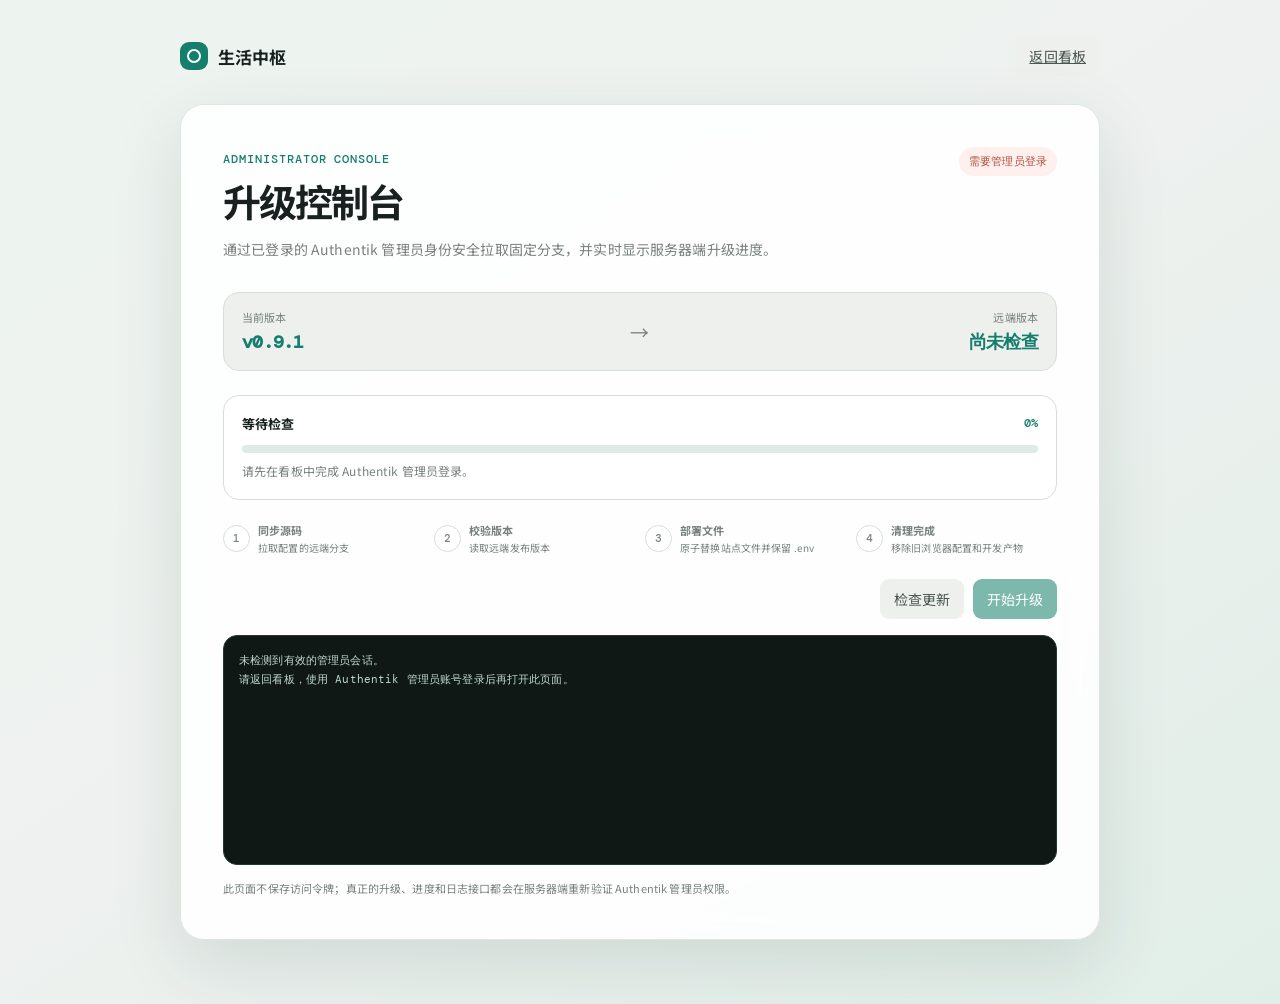
==== commit 79eacc3d: "fix: prevent duplicate or downgrade updates" ====
--- a/upgrade.html
+++ b/upgrade.html
@@ -35,7 +35,8 @@
     const setState=(label,kind='')=>{setText('#upgrade-state',label);$('#upgrade-state').dataset.kind=kind};
     const setProgress=(stage,message,current=0,total=0)=>{const percent=total?Math.min(100,Math.round(current/total*100)):({source:12,verify:28,deploy:45,cleanup:92,done:100,error:100}[stage]||0);setText('#progress-stage',({source:'同步源码',verify:'校验版本',deploy:'部署文件',cleanup:'清理产物',done:'升级完成',error:'升级失败'}[stage]||'等待检查'));setText('#progress-percent',`${percent}%`);$('#progress-bar').style.width=`${percent}%`;setText('#progress-message',message||'');document.querySelectorAll('#upgrade-steps li').forEach(item=>{const order=['source','verify','deploy','cleanup'],index=order.indexOf(item.dataset.stage),currentIndex=order.indexOf(stage);item.classList.toggle('done',currentIndex>index||stage==='done');item.classList.toggle('active',currentIndex===index&&stage!=='done')})};
     const parseJson=async response=>{const data=await response.json().catch(()=>null);if(!response.ok||!data?.ok)throw new Error(data?.error||`HTTP ${response.status}`);return data};
-    async function check(){if(state.running)return;const button=$('#check-upgrade');button.disabled=true;setState('检查中','working');setProgress('', '正在读取远端版本…');try{const data=await parseJson(await fetch('update.php',{method:'POST',headers:{'X-Life-Hub-Update-Command':'check','Content-Type':'application/json'},body:'{}',cache:'no-store'}));state.remoteVersion=data.remoteVersion||'';setText('#remote-version',state.remoteVersion?`v${state.remoteVersion}`:'未找到');const current=String(release.version||'');const different=state.remoteVersion&&state.remoteVersion!==current;$('#start-upgrade').disabled=!different||!accessToken();setState(different?'可升级':'已是最新','ready');setProgress(different?'source':'done',different?`发现 v${state.remoteVersion}，可以开始升级。`:'当前已部署最新版本。',different?0:1,different?0:1);log(different?`远端版本 v${state.remoteVersion} 已就绪。`:'远端版本与当前版本一致。')}catch(error){setState('检查失败','error');setProgress('error',error.message);log(`检查失败：${error.message}`,'error')}finally{button.disabled=false}}
+    const compareVersions=(left,right)=>{const parse=value=>{const match=String(value||'').match(/^(\d+)\.(\d+)\.(\d+)(?:-([0-9A-Za-z.-]+))?$/);return match?{parts:match.slice(1,4).map(Number),pre:match[4]||''}:null},a=parse(left),b=parse(right);if(!a||!b)return null;for(let index=0;index<3;index++){if(a.parts[index]!==b.parts[index])return a.parts[index]>b.parts[index]?1:-1}if(a.pre===b.pre)return 0;if(!a.pre)return 1;if(!b.pre)return-1;return a.pre.localeCompare(b.pre,undefined,{numeric:true,sensitivity:'base'})};
+    async function check(){if(state.running)return;const button=$('#check-upgrade');button.disabled=true;setState('检查中','working');setProgress('', '正在读取远端版本…');try{const data=await parseJson(await fetch('update.php',{method:'POST',headers:{'X-Life-Hub-Update-Command':'check','Content-Type':'application/json'},body:'{}',cache:'no-store'}));state.remoteVersion=data.remoteVersion||'';setText('#remote-version',state.remoteVersion?`v${state.remoteVersion}`:'未找到');const current=String(release.version||''),comparison=compareVersions(state.remoteVersion,current);if(comparison===null)throw new Error('当前或远端版本不是有效的语义化版本');const upgradeAvailable=comparison>0;$('#start-upgrade').disabled=!upgradeAvailable||!accessToken();setState(upgradeAvailable?'可升级':comparison===0?'已是最新':'远端版本较旧',upgradeAvailable?'ready':'');const message=upgradeAvailable?`发现 v${state.remoteVersion}，可以开始升级。`:comparison===0?'当前已部署最新版本。':`远端 v${state.remoteVersion} 低于当前 v${current}，已禁止降级部署。`;setProgress(upgradeAvailable?'source':'done',message,upgradeAvailable?0:1,upgradeAvailable?0:1);log(message)}catch(error){setState('检查失败','error');setProgress('error',error.message);log(`检查失败：${error.message}`,'error')}finally{button.disabled=false}}
     function receiveEvent(payload){if(!payload)return;const stage=payload.stage||'',message=payload.message||'',progress=payload.progress||{};setProgress(stage,message,Number(progress.current)||0,Number(progress.total)||0);if(message)log(message);if(payload.remoteVersion){state.remoteVersion=payload.remoteVersion;setText('#remote-version',`v${payload.remoteVersion}`)}if(payload.state==='success'){state.running=false;setState('升级完成','success');$('#start-upgrade').disabled=false;$('#start-upgrade').textContent='升级完成，刷新看板';$('#start-upgrade').onclick=()=>location.assign('index.html?updated='+Date.now());$('#upgrade-note').textContent='服务器已完成部署。刷新看板后即可加载新版本。'}if(payload.state==='error'){state.running=false;setState('升级失败','error');$('#start-upgrade').disabled=false;$('#start-upgrade').textContent='重试升级'}}
     async function start(){if(state.running)return;const token=accessToken();if(!token){setState('需要管理员登录','error');setProgress('error','请先从看板使用 Authentik 管理员账号登录，再返回此页面。');log('没有有效的 Authentik 管理员会话。','error');return}state.running=true;$('#start-upgrade').disabled=true;$('#start-upgrade').textContent='正在升级…';$('#upgrade-log').textContent='';setState('正在升级','working');setProgress('source','已向服务器提交升级任务…');try{const response=await fetch('update.php',{method:'POST',headers:{'X-Life-Hub-Update-Command':'update-stream','Authorization':'Bearer '+token,'Content-Type':'application/json','Accept':'text/event-stream'},body:'{}',cache:'no-store'});if(!response.ok){throw new Error((await response.json().catch(()=>({}))).error||`HTTP ${response.status}`)}if(!response.body)throw new Error('当前浏览器不支持流式升级响应');const reader=response.body.getReader(),decoder=new TextDecoder();let buffer='';while(true){const {value,done}=await reader.read();buffer+=decoder.decode(value||new Uint8Array(),{stream:!done});let split;while((split=buffer.indexOf('\n\n'))>=0){const packet=buffer.slice(0,split);buffer=buffer.slice(split+2);const row=packet.split('\n').find(line=>line.startsWith('data:'));if(row){try{receiveEvent(JSON.parse(row.slice(5).trim()))}catch(error){console.warn('无法解析升级事件',error)}}}if(done)break}if(state.running)throw new Error('升级连接已关闭，未收到完成状态')}catch(error){state.running=false;setState('升级失败','error');setProgress('error',error.message);log(`升级失败：${error.message}`,'error');$('#start-upgrade').disabled=false;$('#start-upgrade').textContent='重试升级'}}
     $('#check-upgrade').onclick=check;$('#start-upgrade').onclick=start;setText('#local-version',release.version?`v${release.version}`:'版本信息缺失');if(!accessToken()){setState('需要管理员登录','error');setText('#progress-message','请先在看板中完成 Authentik 管理员登录。');$('#upgrade-log').textContent='未检测到有效的管理员会话。\n请返回看板，使用 Authentik 管理员账号登录后再打开此页面。'}else{setState('已验证会话','ready');$('#upgrade-log').textContent='已检测到 Authentik 会话，正在检查远端版本…';check()}
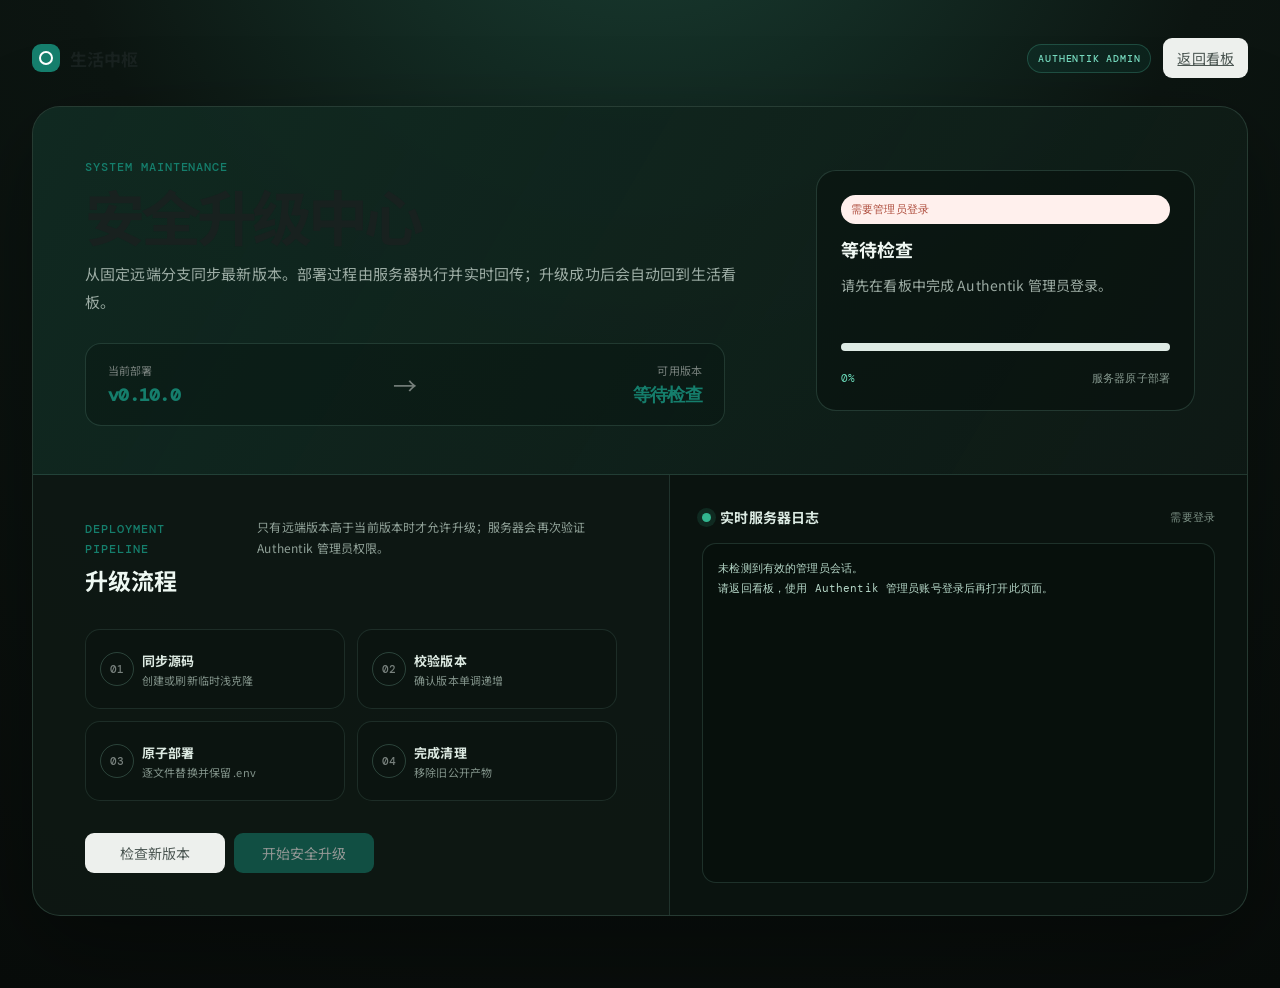
==== commit f98d0417: "feat: add DSH pairing and refine upgrades" ====
--- a/upgrade.html
+++ b/upgrade.html
@@ -6,41 +6,28 @@
   <meta name="theme-color" content="#101516">
   <title>升级控制台 · 生活中枢</title>
   <script>try{const mode=localStorage.getItem('life-hub-theme')||'auto';document.documentElement.dataset.theme=mode==='dark'||(mode==='auto'&&matchMedia('(prefers-color-scheme: dark)').matches)?'dark':'light'}catch(e){}</script>
-  <link rel="preconnect" href="https://fonts.googleapis.com">
-  <link rel="preconnect" href="https://fonts.gstatic.com" crossorigin>
-  <link href="https://fonts.googleapis.com/css2?family=DM+Mono:wght@400;500&family=Noto+Sans+SC:wght@400;500;600;700&display=swap" rel="stylesheet">
-  <link rel="stylesheet" href="styles.css">
+  <link rel="preconnect" href="https://fonts.googleapis.com"><link rel="preconnect" href="https://fonts.gstatic.com" crossorigin>
+  <link href="https://fonts.googleapis.com/css2?family=DM+Mono:wght@400;500&family=Noto+Sans+SC:wght@400;500;600;700&display=swap" rel="stylesheet"><link rel="stylesheet" href="styles.css">
 </head>
 <body class="upgrade-body">
-  <main class="upgrade-shell">
-    <header class="upgrade-head"><a class="upgrade-brand" href="index.html"><span class="logo"></span><span>生活中枢</span></a><a class="btn" href="index.html">返回看板</a></header>
-    <section class="upgrade-card">
-      <div class="upgrade-title"><div><span class="eyebrow">ADMINISTRATOR CONSOLE</span><h1>升级控制台</h1><p>通过已登录的 Authentik 管理员身份安全拉取固定分支，并实时显示服务器端升级进度。</p></div><span class="upgrade-state" id="upgrade-state">正在验证</span></div>
-      <div class="upgrade-versions"><div><small>当前版本</small><b id="local-version">读取中</b></div><span>→</span><div><small>远端版本</small><b id="remote-version">尚未检查</b></div></div>
-      <div class="upgrade-progress" aria-live="polite"><div class="upgrade-progress-meta"><b id="progress-stage">等待检查</b><span id="progress-percent">0%</span></div><div class="upgrade-progress-track"><i id="progress-bar"></i></div><p id="progress-message">将验证管理员身份，然后检查远端版本。</p></div>
-      <ol class="upgrade-steps" id="upgrade-steps"><li data-stage="source"><i>1</i><span><b>同步源码</b><small>拉取配置的远端分支</small></span></li><li data-stage="verify"><i>2</i><span><b>校验版本</b><small>读取远端发布版本</small></span></li><li data-stage="deploy"><i>3</i><span><b>部署文件</b><small>原子替换站点文件并保留 .env</small></span></li><li data-stage="cleanup"><i>4</i><span><b>清理完成</b><small>移除旧浏览器配置和开发产物</small></span></li></ol>
-      <div class="upgrade-actions"><button class="btn" id="check-upgrade" type="button">检查更新</button><button class="btn primary" id="start-upgrade" type="button" disabled>开始升级</button></div>
-      <pre class="upgrade-log" id="upgrade-log" aria-live="polite">等待管理员身份验证…</pre>
-      <p class="upgrade-note" id="upgrade-note">此页面不保存访问令牌；真正的升级、进度和日志接口都会在服务器端重新验证 Authentik 管理员权限。</p>
+  <main class="upgrade-shell"><header class="upgrade-head"><a class="upgrade-brand" href="index.html"><span class="logo"></span><span>生活中枢</span></a><div class="upgrade-head-actions"><span class="upgrade-secure">AUTHENTIK ADMIN</span><a class="btn" href="index.html">返回看板</a></div></header>
+    <section class="upgrade-console"><section class="upgrade-hero"><div class="upgrade-hero-copy"><span class="eyebrow">SYSTEM MAINTENANCE</span><h1>安全升级中心</h1><p>从固定远端分支同步最新版本。部署过程由服务器执行并实时回传；升级成功后会自动回到生活看板。</p><div class="upgrade-versions"><div><small>当前部署</small><b id="local-version">读取中</b></div><span class="upgrade-arrow">→</span><div><small>可用版本</small><b id="remote-version">等待检查</b></div></div></div><aside class="upgrade-state-card"><span class="upgrade-state" id="upgrade-state">正在验证</span><b id="progress-stage">等待检查</b><span id="progress-message">正在验证管理员会话与远端版本。</span><div class="upgrade-progress-track"><i id="progress-bar"></i></div><div class="upgrade-state-foot"><span id="progress-percent">0%</span><span>服务器原子部署</span></div></aside></section>
+      <section class="upgrade-workspace"><div class="upgrade-process"><div class="upgrade-section-head"><div><span class="eyebrow">DEPLOYMENT PIPELINE</span><h2>升级流程</h2></div><p id="upgrade-note">只有远端版本高于当前版本时才允许升级；服务器会再次验证 Authentik 管理员权限。</p></div><ol class="upgrade-steps" id="upgrade-steps"><li data-stage="source"><i>01</i><span><b>同步源码</b><small>创建或刷新临时浅克隆</small></span></li><li data-stage="verify"><i>02</i><span><b>校验版本</b><small>确认版本单调递增</small></span></li><li data-stage="deploy"><i>03</i><span><b>原子部署</b><small>逐文件替换并保留 .env</small></span></li><li data-stage="cleanup"><i>04</i><span><b>完成清理</b><small>移除旧公开产物</small></span></li></ol><div class="upgrade-actions"><button class="btn" id="check-upgrade" type="button">检查新版本</button><button class="btn primary" id="start-upgrade" type="button" disabled>开始安全升级</button></div></div><section class="upgrade-log-panel"><div class="upgrade-log-head"><div><span class="upgrade-log-dot"></span><b>实时服务器日志</b></div><span id="return-countdown">等待任务</span></div><pre class="upgrade-log" id="upgrade-log" aria-live="polite">正在准备升级控制台…</pre></section></section>
     </section>
   </main>
-  <script src="version.js"></script>
-  <script>
+  <script src="version.js"></script><script>
   (()=>{
-    const $=selector=>document.querySelector(selector),sessionKey='life-hub-oidc',release=window.LIFE_HUB_RELEASE||{},state={running:false,remoteVersion:''};
-    const setText=(id,value)=>$(id).textContent=value;
-    const log=(message,kind='')=>{const box=$('#upgrade-log'),time=new Date().toLocaleTimeString('zh-CN',{hour12:false});box.textContent+=`\n[${time}] ${message}`;box.scrollTop=box.scrollHeight;if(kind)box.dataset.kind=kind};
-    const storedSession=()=>{try{return JSON.parse(localStorage.getItem(sessionKey)||'null')}catch(error){return null}};
-    const accessToken=()=>{const session=storedSession();return session?.access_token&&Number(session.expiresAt)>Date.now()+15000?session.access_token:''};
-    const setState=(label,kind='')=>{setText('#upgrade-state',label);$('#upgrade-state').dataset.kind=kind};
-    const setProgress=(stage,message,current=0,total=0)=>{const percent=total?Math.min(100,Math.round(current/total*100)):({source:12,verify:28,deploy:45,cleanup:92,done:100,error:100}[stage]||0);setText('#progress-stage',({source:'同步源码',verify:'校验版本',deploy:'部署文件',cleanup:'清理产物',done:'升级完成',error:'升级失败'}[stage]||'等待检查'));setText('#progress-percent',`${percent}%`);$('#progress-bar').style.width=`${percent}%`;setText('#progress-message',message||'');document.querySelectorAll('#upgrade-steps li').forEach(item=>{const order=['source','verify','deploy','cleanup'],index=order.indexOf(item.dataset.stage),currentIndex=order.indexOf(stage);item.classList.toggle('done',currentIndex>index||stage==='done');item.classList.toggle('active',currentIndex===index&&stage!=='done')})};
-    const parseJson=async response=>{const data=await response.json().catch(()=>null);if(!response.ok||!data?.ok)throw new Error(data?.error||`HTTP ${response.status}`);return data};
-    const compareVersions=(left,right)=>{const parse=value=>{const match=String(value||'').match(/^(\d+)\.(\d+)\.(\d+)(?:-([0-9A-Za-z.-]+))?$/);return match?{parts:match.slice(1,4).map(Number),pre:match[4]||''}:null},a=parse(left),b=parse(right);if(!a||!b)return null;for(let index=0;index<3;index++){if(a.parts[index]!==b.parts[index])return a.parts[index]>b.parts[index]?1:-1}if(a.pre===b.pre)return 0;if(!a.pre)return 1;if(!b.pre)return-1;return a.pre.localeCompare(b.pre,undefined,{numeric:true,sensitivity:'base'})};
-    async function check(){if(state.running)return;const button=$('#check-upgrade');button.disabled=true;setState('检查中','working');setProgress('', '正在读取远端版本…');try{const data=await parseJson(await fetch('update.php',{method:'POST',headers:{'X-Life-Hub-Update-Command':'check','Content-Type':'application/json'},body:'{}',cache:'no-store'}));state.remoteVersion=data.remoteVersion||'';setText('#remote-version',state.remoteVersion?`v${state.remoteVersion}`:'未找到');const current=String(release.version||''),comparison=compareVersions(state.remoteVersion,current);if(comparison===null)throw new Error('当前或远端版本不是有效的语义化版本');const upgradeAvailable=comparison>0;$('#start-upgrade').disabled=!upgradeAvailable||!accessToken();setState(upgradeAvailable?'可升级':comparison===0?'已是最新':'远端版本较旧',upgradeAvailable?'ready':'');const message=upgradeAvailable?`发现 v${state.remoteVersion}，可以开始升级。`:comparison===0?'当前已部署最新版本。':`远端 v${state.remoteVersion} 低于当前 v${current}，已禁止降级部署。`;setProgress(upgradeAvailable?'source':'done',message,upgradeAvailable?0:1,upgradeAvailable?0:1);log(message)}catch(error){setState('检查失败','error');setProgress('error',error.message);log(`检查失败：${error.message}`,'error')}finally{button.disabled=false}}
-    function receiveEvent(payload){if(!payload)return;const stage=payload.stage||'',message=payload.message||'',progress=payload.progress||{};setProgress(stage,message,Number(progress.current)||0,Number(progress.total)||0);if(message)log(message);if(payload.remoteVersion){state.remoteVersion=payload.remoteVersion;setText('#remote-version',`v${payload.remoteVersion}`)}if(payload.state==='success'){state.running=false;setState('升级完成','success');$('#start-upgrade').disabled=false;$('#start-upgrade').textContent='升级完成，刷新看板';$('#start-upgrade').onclick=()=>location.assign('index.html?updated='+Date.now());$('#upgrade-note').textContent='服务器已完成部署。刷新看板后即可加载新版本。'}if(payload.state==='error'){state.running=false;setState('升级失败','error');$('#start-upgrade').disabled=false;$('#start-upgrade').textContent='重试升级'}}
-    async function start(){if(state.running)return;const token=accessToken();if(!token){setState('需要管理员登录','error');setProgress('error','请先从看板使用 Authentik 管理员账号登录，再返回此页面。');log('没有有效的 Authentik 管理员会话。','error');return}state.running=true;$('#start-upgrade').disabled=true;$('#start-upgrade').textContent='正在升级…';$('#upgrade-log').textContent='';setState('正在升级','working');setProgress('source','已向服务器提交升级任务…');try{const response=await fetch('update.php',{method:'POST',headers:{'X-Life-Hub-Update-Command':'update-stream','Authorization':'Bearer '+token,'Content-Type':'application/json','Accept':'text/event-stream'},body:'{}',cache:'no-store'});if(!response.ok){throw new Error((await response.json().catch(()=>({}))).error||`HTTP ${response.status}`)}if(!response.body)throw new Error('当前浏览器不支持流式升级响应');const reader=response.body.getReader(),decoder=new TextDecoder();let buffer='';while(true){const {value,done}=await reader.read();buffer+=decoder.decode(value||new Uint8Array(),{stream:!done});let split;while((split=buffer.indexOf('\n\n'))>=0){const packet=buffer.slice(0,split);buffer=buffer.slice(split+2);const row=packet.split('\n').find(line=>line.startsWith('data:'));if(row){try{receiveEvent(JSON.parse(row.slice(5).trim()))}catch(error){console.warn('无法解析升级事件',error)}}}if(done)break}if(state.running)throw new Error('升级连接已关闭，未收到完成状态')}catch(error){state.running=false;setState('升级失败','error');setProgress('error',error.message);log(`升级失败：${error.message}`,'error');$('#start-upgrade').disabled=false;$('#start-upgrade').textContent='重试升级'}}
-    $('#check-upgrade').onclick=check;$('#start-upgrade').onclick=start;setText('#local-version',release.version?`v${release.version}`:'版本信息缺失');if(!accessToken()){setState('需要管理员登录','error');setText('#progress-message','请先在看板中完成 Authentik 管理员登录。');$('#upgrade-log').textContent='未检测到有效的管理员会话。\n请返回看板，使用 Authentik 管理员账号登录后再打开此页面。'}else{setState('已验证会话','ready');$('#upgrade-log').textContent='已检测到 Authentik 会话，正在检查远端版本…';check()}
+    const $=s=>document.querySelector(s),release=window.LIFE_HUB_RELEASE||{},state={running:false,remoteVersion:'',returnTimer:0};
+    const text=(id,v)=>$(id).textContent=v,log=(m,k='')=>{const box=$('#upgrade-log'),time=new Date().toLocaleTimeString('zh-CN',{hour12:false});box.textContent+=(box.textContent?'\n':'')+`[${time}] ${m}`;box.scrollTop=box.scrollHeight;if(k)box.dataset.kind=k};
+    const token=()=>{try{const s=JSON.parse(localStorage.getItem('life-hub-oidc')||'null');return s?.access_token&&Number(s.expiresAt)>Date.now()+15000?s.access_token:''}catch(e){return''}};
+    const setState=(label,kind='')=>{$('#upgrade-state').dataset.kind=kind;text('#upgrade-state',label)};
+    const setProgress=(stage,message,current=0,total=0)=>{const percent=total?Math.min(100,Math.round(current/total*100)):({source:12,verify:28,deploy:45,cleanup:92,done:100,error:100}[stage]||0);text('#progress-stage',({source:'同步源码',verify:'校验版本',deploy:'原子部署',cleanup:'完成清理',done:'升级完成',error:'升级失败'}[stage]||'等待检查'));text('#progress-percent',`${percent}%`);$('#progress-bar').style.width=`${percent}%`;text('#progress-message',message||'');document.querySelectorAll('#upgrade-steps li').forEach(item=>{const order=['source','verify','deploy','cleanup'],index=order.indexOf(item.dataset.stage),at=order.indexOf(stage);item.classList.toggle('done',at>index||stage==='done');item.classList.toggle('active',at===index&&stage!=='done')})};
+    const compare=(left,right)=>{const parse=v=>{const m=String(v||'').match(/^(\d+)\.(\d+)\.(\d+)(?:-([\w.-]+))?$/);return m?{p:m.slice(1,4).map(Number),pre:m[4]||''}:null},a=parse(left),b=parse(right);if(!a||!b)return null;for(let i=0;i<3;i++)if(a.p[i]!==b.p[i])return a.p[i]>b.p[i]?1:-1;return a.pre===b.pre?0:!a.pre?1:!b.pre?-1:a.pre.localeCompare(b.pre,undefined,{numeric:true})};
+    async function check(){if(state.running)return;const button=$('#check-upgrade');button.disabled=true;setState('检查中','working');setProgress('','正在读取远端版本…');try{const r=await fetch('update.php',{method:'POST',headers:{'X-Life-Hub-Update-Command':'check','Content-Type':'application/json'},body:'{}',cache:'no-store'}),d=await r.json();if(!r.ok||!d?.ok)throw new Error(d?.error||`HTTP ${r.status}`);state.remoteVersion=d.remoteVersion||'';text('#remote-version',state.remoteVersion?`v${state.remoteVersion}`:'未找到');const current=String(release.version||''),c=compare(state.remoteVersion,current);if(c===null)throw new Error('当前或远端版本不是有效的语义化版本');const available=c>0;$('#start-upgrade').disabled=!available||!token();setState(available?'可升级':c===0?'已是最新':'远端版本较旧',available?'ready':'');const message=available?`发现 v${state.remoteVersion}，确认后开始服务器端安全升级。`:c===0?'当前部署已经是最新版本。':`远端 v${state.remoteVersion} 低于当前 v${current}，已禁止降级部署。`;setProgress(available?'source':'done',message,available?0:1,available?0:1);$('#upgrade-note').textContent=available?'服务器将按流程返回实时日志；成功后会在 3 秒后自动返回看板。':'无需部署。升级器只允许严格递增的版本，避免重复升级或降级。';$('#upgrade-log').textContent='';log(message)}catch(e){setState('检查失败','error');setProgress('error',e.message);log(`检查失败：${e.message}`,'error')}finally{button.disabled=false}}
+    function returnHome(){let seconds=3;text('#return-countdown',`${seconds} 秒后返回看板`);clearInterval(state.returnTimer);state.returnTimer=setInterval(()=>{seconds--;text('#return-countdown',seconds>0?`${seconds} 秒后返回看板`:'正在返回看板…');if(seconds<=0){clearInterval(state.returnTimer);location.replace('index.html?updated='+Date.now())}},1000)}
+    function event(payload){const stage=payload?.stage||'',message=payload?.message||'',p=payload?.progress||{};setProgress(stage,message,Number(p.current)||0,Number(p.total)||0);if(message)log(message);if(payload?.remoteVersion)text('#remote-version',`v${payload.remoteVersion}`);if(payload?.state==='success'){state.running=false;setState('升级完成','success');$('#check-upgrade').disabled=true;$('#start-upgrade').disabled=true;$('#start-upgrade').textContent='升级完成';$('#upgrade-note').textContent='服务器已完成部署，正在自动返回生活看板并加载新版本。';returnHome()}if(payload?.state==='error'){state.running=false;setState('升级失败','error');$('#check-upgrade').disabled=false;$('#start-upgrade').disabled=false;$('#start-upgrade').textContent='重试安全升级'}}
+    async function start(){if(state.running)return;const t=token();if(!t){setState('需要管理员登录','error');setProgress('error','请先从看板使用 Authentik 管理员账号登录，再返回此页面。');return}state.running=true;$('#start-upgrade').disabled=true;$('#check-upgrade').disabled=true;$('#start-upgrade').textContent='正在升级…';$('#upgrade-log').textContent='';text('#return-countdown','正在执行');setState('正在升级','working');setProgress('source','已向服务器提交升级任务…');try{const r=await fetch('update.php',{method:'POST',headers:{'X-Life-Hub-Update-Command':'update-stream',Authorization:'Bearer '+t,'Content-Type':'application/json',Accept:'text/event-stream'},body:'{}',cache:'no-store'});if(!r.ok)throw new Error((await r.json().catch(()=>({}))).error||`HTTP ${r.status}`);if(!r.body)throw new Error('当前浏览器不支持流式升级响应');const reader=r.body.getReader(),decoder=new TextDecoder();let buffer='';while(true){const {value,done}=await reader.read();buffer+=decoder.decode(value||new Uint8Array(),{stream:!done});let split;while((split=buffer.indexOf('\n\n'))>=0){const packet=buffer.slice(0,split);buffer=buffer.slice(split+2);const row=packet.split('\n').find(x=>x.startsWith('data:'));if(row)try{event(JSON.parse(row.slice(5).trim()))}catch(e){}}if(done)break}if(state.running)throw new Error('升级连接已关闭，未收到完成状态')}catch(e){state.running=false;setState('升级失败','error');setProgress('error',e.message);log(`升级失败：${e.message}`,'error');$('#check-upgrade').disabled=false;$('#start-upgrade').disabled=false;$('#start-upgrade').textContent='重试安全升级';text('#return-countdown','等待重试')}}
+    $('#check-upgrade').onclick=check;$('#start-upgrade').onclick=start;text('#local-version',release.version?`v${release.version}`:'版本信息缺失');if(!token()){setState('需要管理员登录','error');text('#progress-message','请先在看板中完成 Authentik 管理员登录。');$('#upgrade-log').textContent='未检测到有效的管理员会话。\n请返回看板，使用 Authentik 管理员账号登录后再打开此页面。';text('#return-countdown','需要登录')}else{setState('已验证会话','ready');$('#upgrade-log').textContent='已检测到 Authentik 会话，正在检查远端版本…';check()}
   })();
   </script>
-</body>
-</html>+</body></html>
--- a/styles.css
+++ b/styles.css
@@ -2341,3 +2341,19 @@
 @media(max-width:700px) { .upgrade-shell { width:min(100% - 20px,920px); padding-top:14px }.upgrade-card { border-radius:18px }.upgrade-title { display:grid }.upgrade-versions { margin-top:22px }.upgrade-steps { grid-template-columns:1fr 1fr }.upgrade-log { height:190px } }
 @media(max-width:420px) { .upgrade-head { margin-bottom:16px }.upgrade-versions { padding:13px; gap:8px }.upgrade-versions b { font-size:15px }.upgrade-actions { display:grid; grid-template-columns:1fr 1fr }.upgrade-actions .btn { padding:10px 7px; font-size:12px } }
 [data-theme="dark"] .upgrade-body { background:radial-gradient(circle at top,#17342b,#0e1311 55%) }[data-theme="dark"] .upgrade-card { background:rgba(21,29,25,.9); border-color:#2a3c34 }[data-theme="dark"] .upgrade-versions,[data-theme="dark"] .upgrade-progress { background:#101815; border-color:#26312b }[data-theme="dark"] .upgrade-progress-track { background:#20332b }
+
+/* v1 升级控制台：独立于主看板的三列 main 网格，避免超宽屏时被压成细长卡片。 */
+.upgrade-body { min-height:100vh; background:radial-gradient(circle at 50% -20%,#1a4135 0,#0c1511 44%,#080c0a 100%) !important }
+.upgrade-body .upgrade-shell { display:block!important; width:min(1280px,calc(100% - 64px)); max-width:none!important; min-height:100vh; margin:0 auto; padding:38px 0 72px }
+.upgrade-head-actions { display:flex; align-items:center; gap:12px }.upgrade-secure { padding:7px 10px; border:1px solid rgba(86,205,173,.24); border-radius:99px; color:#76d9be; background:rgba(21,126,108,.12); font:500 10px 'DM Mono',monospace; letter-spacing:.08em }
+.upgrade-console { overflow:hidden; border:1px solid rgba(134,199,177,.2); border-radius:28px; background:rgba(14,25,20,.86); box-shadow:0 30px 90px rgba(0,0,0,.35) }
+.upgrade-hero { display:grid; grid-template-columns:minmax(0,1fr) minmax(320px,.55fr); gap:42px; align-items:center; padding:48px 52px; border-bottom:1px solid rgba(134,199,177,.16); background:linear-gradient(120deg,rgba(22,78,62,.32),rgba(17,34,27,.16)) }
+.upgrade-hero h1 { margin:8px 0 12px; font-size:clamp(36px,5vw,60px); line-height:1.08; letter-spacing:-.07em }.upgrade-hero p { max-width:680px; margin:0; color:#9caca4; font-size:15px; line-height:1.85 }.upgrade-hero .upgrade-versions { width:min(640px,100%); margin:28px 0 0; padding:18px 22px; background:rgba(6,14,11,.3); border-color:rgba(134,199,177,.18) }.upgrade-arrow { font-size:24px!important }
+.upgrade-state-card { display:grid; gap:12px; padding:24px; border:1px solid rgba(134,199,177,.2); border-radius:20px; background:rgba(8,17,13,.56) }.upgrade-state-card>b { color:#eff7f2; font-size:18px }.upgrade-state-card>#progress-message { min-height:45px; color:#9baaa2; line-height:1.65 }.upgrade-state-foot { display:flex; justify-content:space-between; color:#8a9d93; font:11px 'DM Mono',monospace }.upgrade-state-foot span:first-child { color:#69d6b6 }
+.upgrade-workspace { display:grid; grid-template-columns:minmax(0,1.05fr) minmax(370px,.95fr); gap:0 }.upgrade-process { padding:42px 52px; border-right:1px solid rgba(134,199,177,.16) }.upgrade-section-head { display:flex; justify-content:space-between; gap:28px; align-items:flex-start }.upgrade-section-head h2 { margin:6px 0 0; color:#eef8f2; font-size:23px }.upgrade-section-head p { max-width:360px; margin:0; color:#8fa097; line-height:1.7; font-size:12px }
+.upgrade-console .upgrade-steps { grid-template-columns:1fr 1fr; gap:12px; margin:32px 0 }.upgrade-console .upgrade-steps li { min-height:80px; padding:14px; border:1px solid rgba(134,199,177,.14); border-radius:15px; background:rgba(8,17,13,.28) }.upgrade-console .upgrade-steps i { width:34px; height:34px; border-color:rgba(134,199,177,.26); background:transparent }.upgrade-console .upgrade-steps b { color:#dce9e1; font-size:13px }.upgrade-console .upgrade-steps small { color:#82938a; font-size:11px }.upgrade-console .upgrade-steps li.active { border-color:#2ba786; background:rgba(21,126,108,.16) }.upgrade-console .upgrade-steps li.done { border-color:rgba(43,167,134,.42); background:rgba(21,126,108,.08) }
+.upgrade-console .upgrade-actions { justify-content:flex-start; margin:0 }.upgrade-console .upgrade-actions .btn { min-width:140px }.upgrade-log-panel { min-width:0; display:flex; flex-direction:column; padding:32px; background:rgba(4,10,8,.3) }.upgrade-log-head { display:flex; align-items:center; justify-content:space-between; gap:12px; padding-bottom:16px; color:#dbeae2 }.upgrade-log-head>div { display:flex; align-items:center; gap:9px }.upgrade-log-head>span { color:#7d9186; font:11px 'DM Mono',monospace }.upgrade-log-dot { width:9px; height:9px; border-radius:50%; background:#32b58f; box-shadow:0 0 0 5px rgba(50,181,143,.14) }.upgrade-console .upgrade-log { flex:1; height:auto; min-height:280px; border-color:rgba(134,199,177,.18); background:#07100c; color:#b6d7c8 }
+.dsh-pairing-panel { display:grid; gap:12px; margin:18px 0; padding:15px; border:1px solid #cae4da; border-radius:14px; background:#f5fbf8 }.dsh-pairing-heading { display:flex; gap:10px }.dsh-pairing-heading>span { width:28px; height:28px; display:grid; place-items:center; flex:none; border-radius:9px; background:var(--accent); color:#fff }.dsh-pairing-heading>div { display:grid; gap:3px }.dsh-pairing-heading b { font-size:13px }.dsh-pairing-heading small { color:var(--muted); font-size:11px; line-height:1.5 }.dsh-pairing-actions { display:flex; align-items:center; gap:10px; flex-wrap:wrap }.dsh-pairing-actions>span { color:var(--muted); font-size:11px }.dsh-pairing-code { display:flex; align-items:center; gap:10px; flex-wrap:wrap; padding:12px; border:1px dashed #9fd2c3; border-radius:11px; background:#fff }.dsh-pairing-code>b { color:var(--accent); font:600 28px 'DM Mono',monospace; letter-spacing:.16em }.dsh-pairing-code>span { color:var(--muted); font-size:11px }.dsh-pairing-code .btn { margin-left:auto; padding:8px 10px; font-size:11px }
+[data-theme="dark"] .dsh-pairing-panel { border-color:#2d5347; background:#101b16 }[data-theme="dark"] .dsh-pairing-code { border-color:#346b59; background:#0b130f }[data-theme="dark"] .dsh-pairing-heading>span { color:#04120d }
+@media(max-width:860px){.upgrade-body .upgrade-shell{width:min(100% - 24px,1280px);padding:16px 0 36px}.upgrade-hero,.upgrade-workspace{grid-template-columns:1fr}.upgrade-hero{gap:28px;padding:30px}.upgrade-process{padding:30px;border-right:0;border-bottom:1px solid rgba(134,199,177,.16)}.upgrade-log-panel{padding:26px}.upgrade-section-head{display:grid}.upgrade-console .upgrade-log{min-height:230px}}
+@media(max-width:540px){.upgrade-head-actions .upgrade-secure{display:none}.upgrade-hero,.upgrade-process{padding:22px}.upgrade-console .upgrade-steps{grid-template-columns:1fr}.upgrade-hero h1{font-size:38px}.upgrade-hero .upgrade-versions{padding:14px}.upgrade-state-card{padding:18px}.upgrade-log-panel{padding:20px}.dsh-pairing-code .btn{margin-left:0}}
